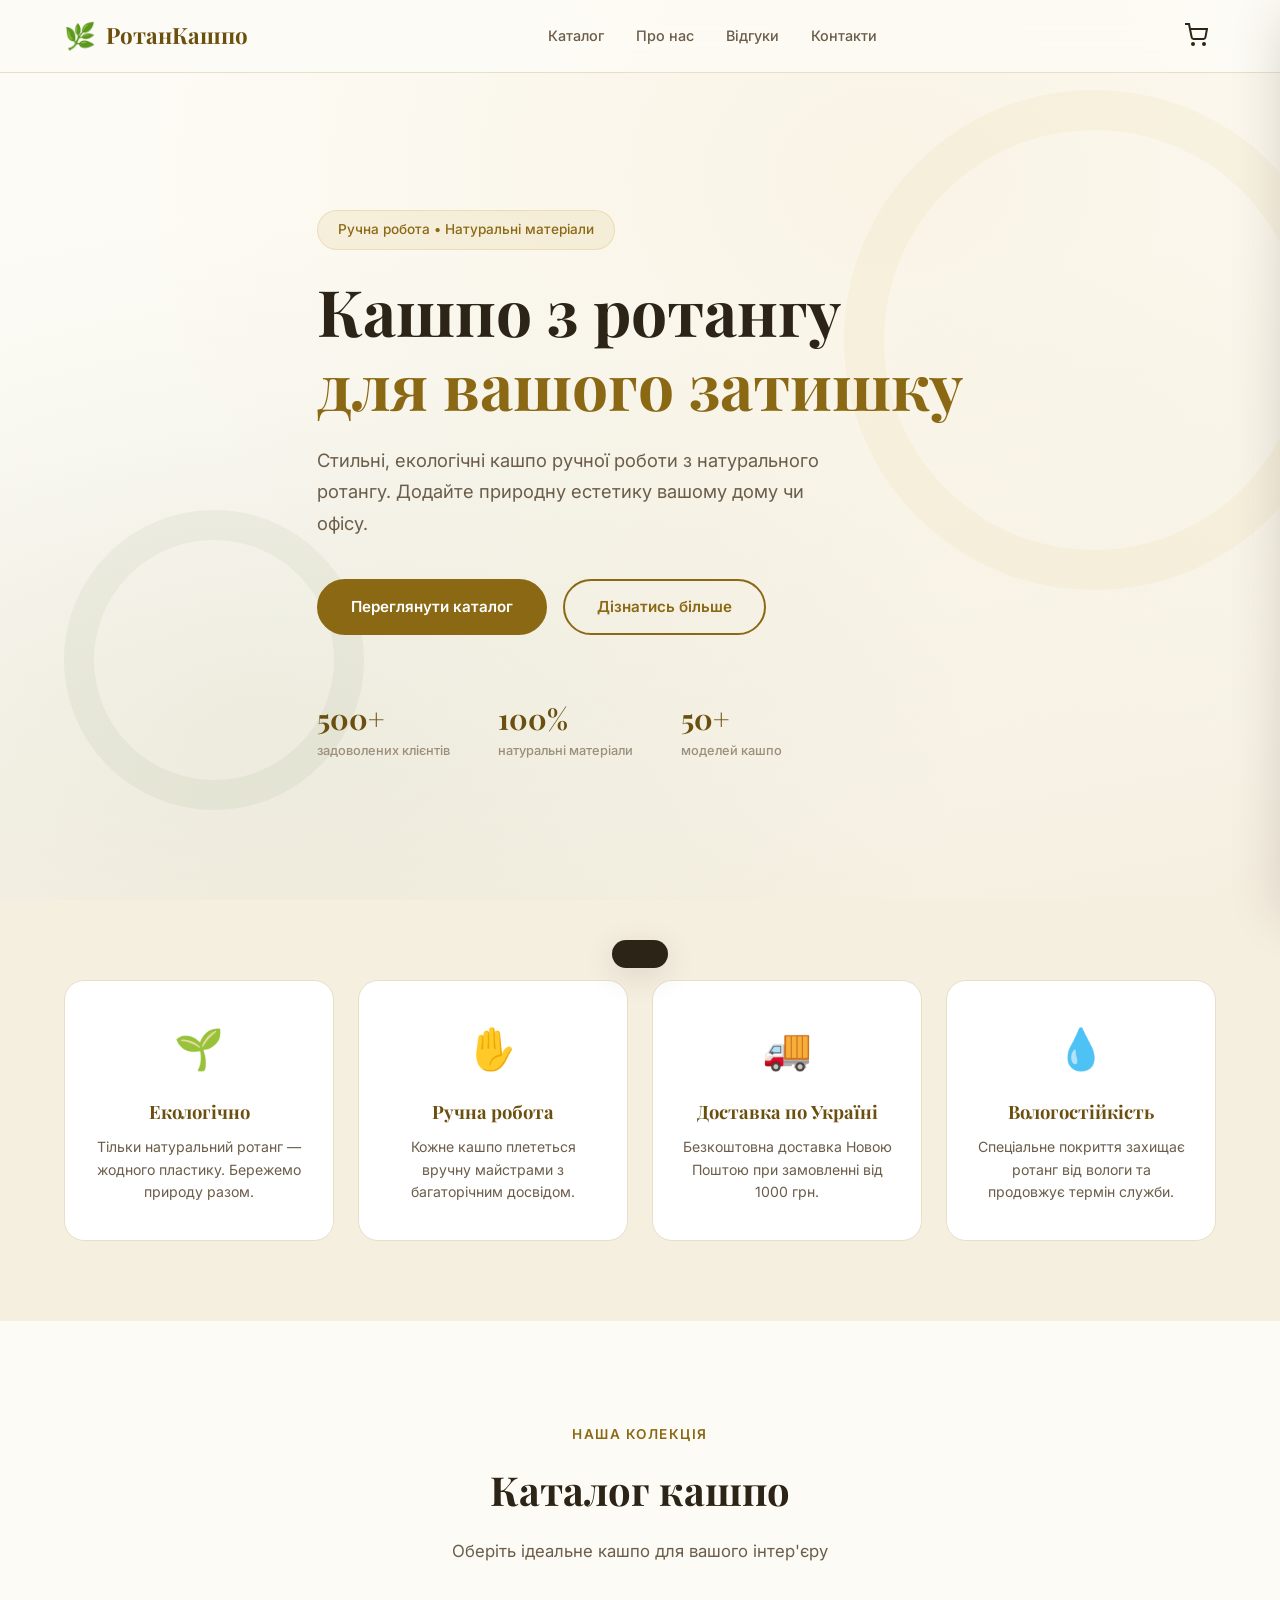
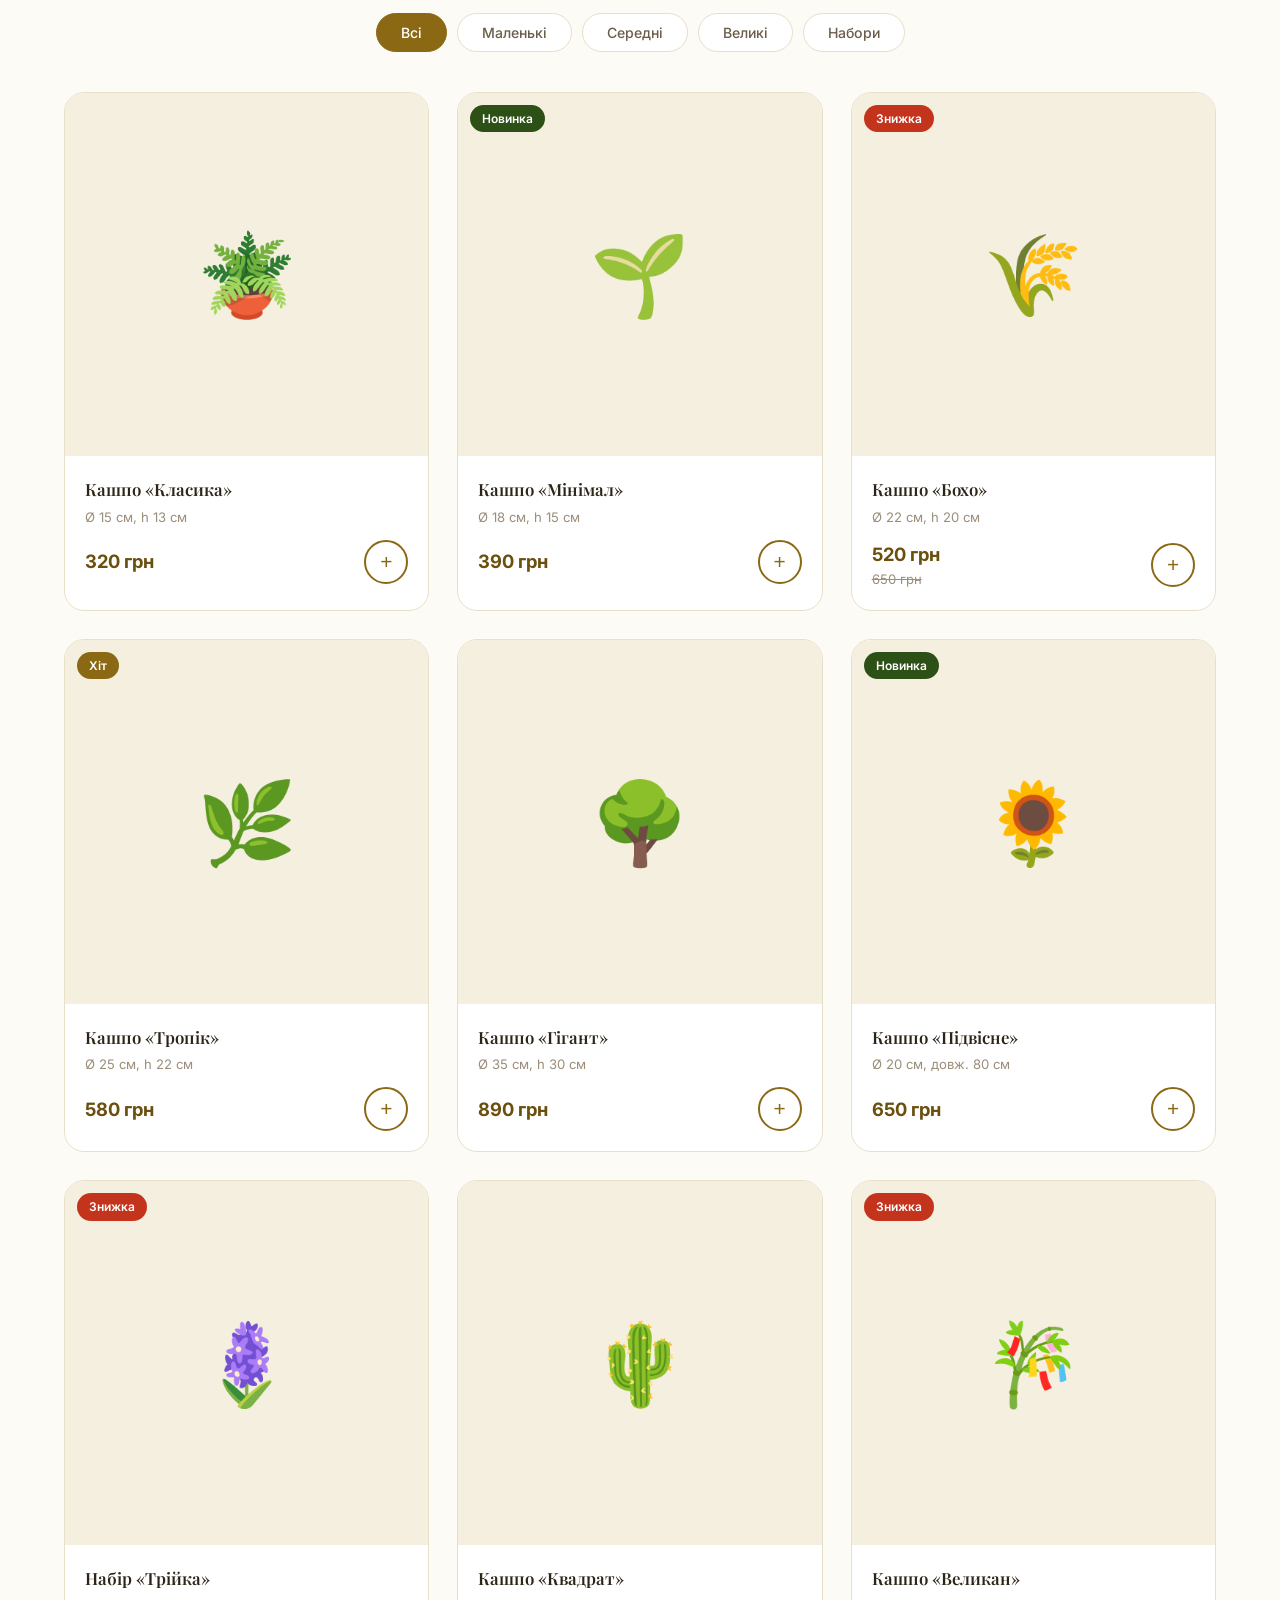
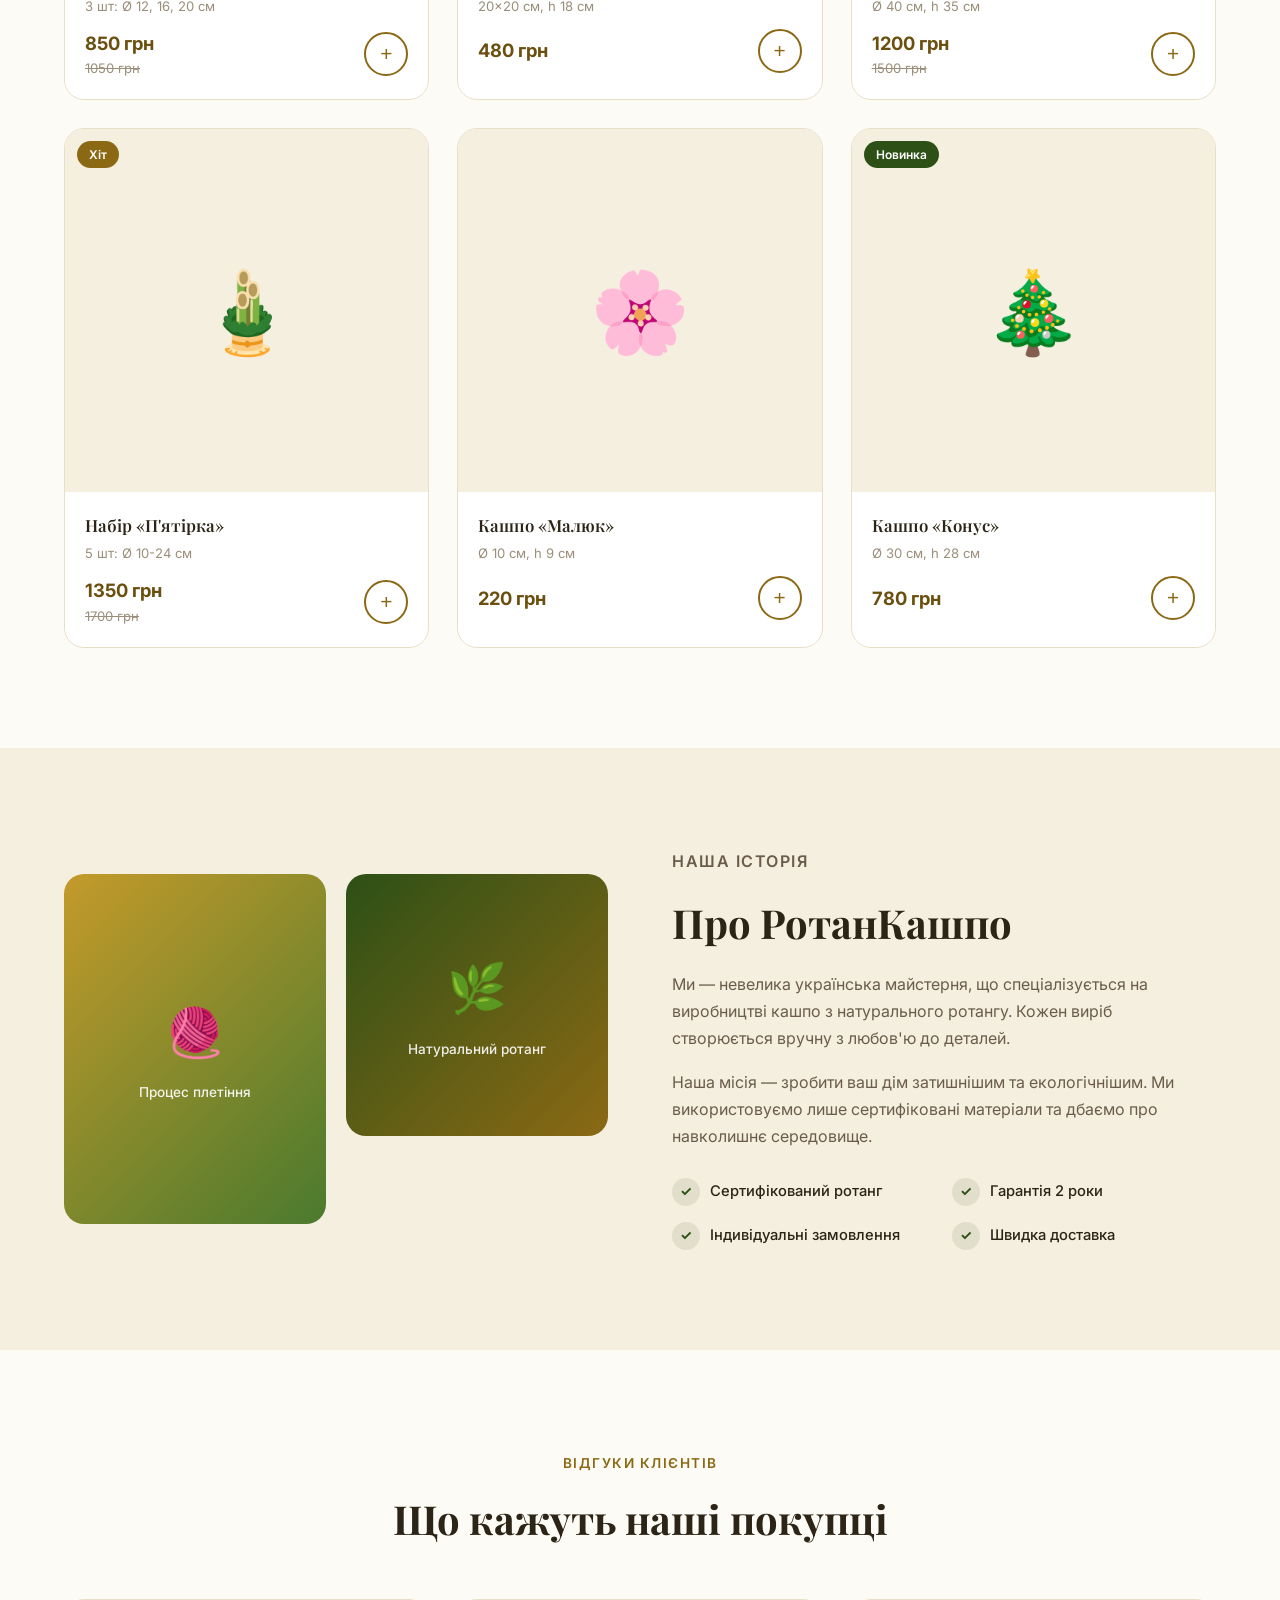
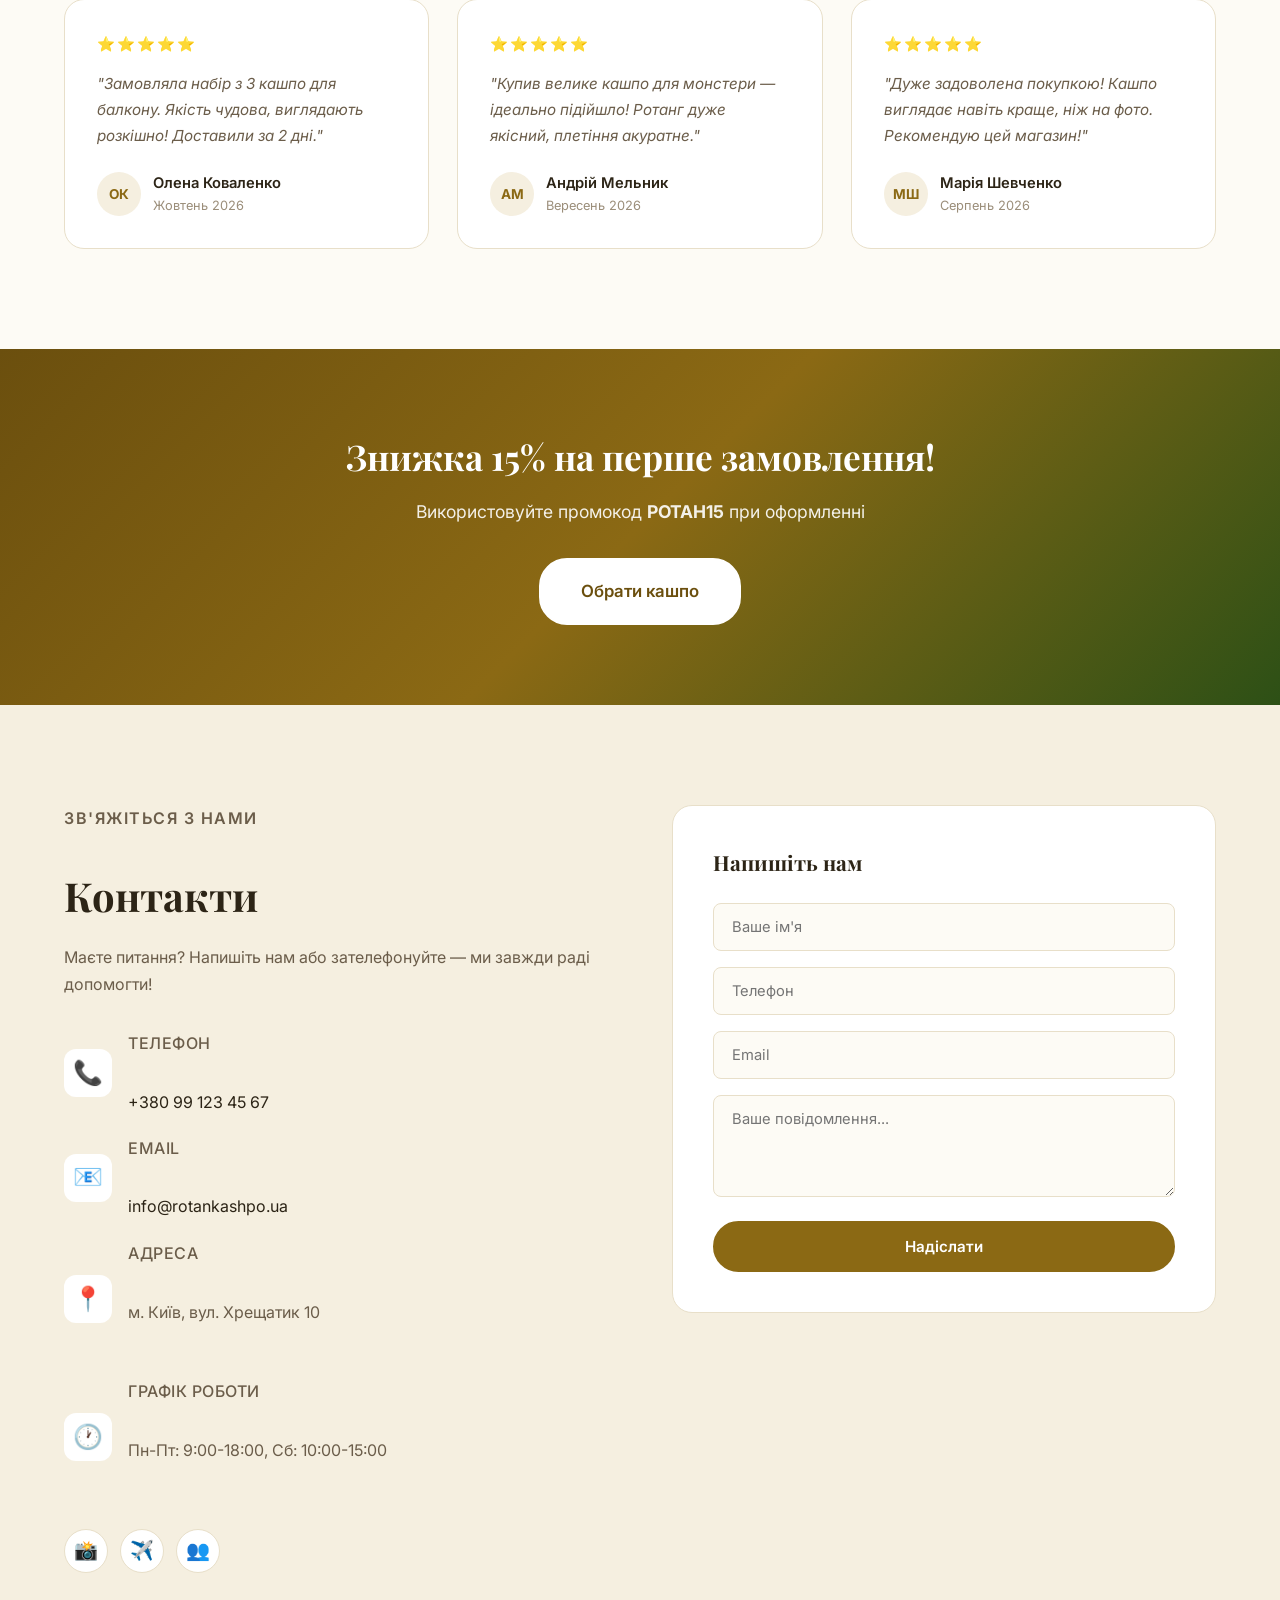
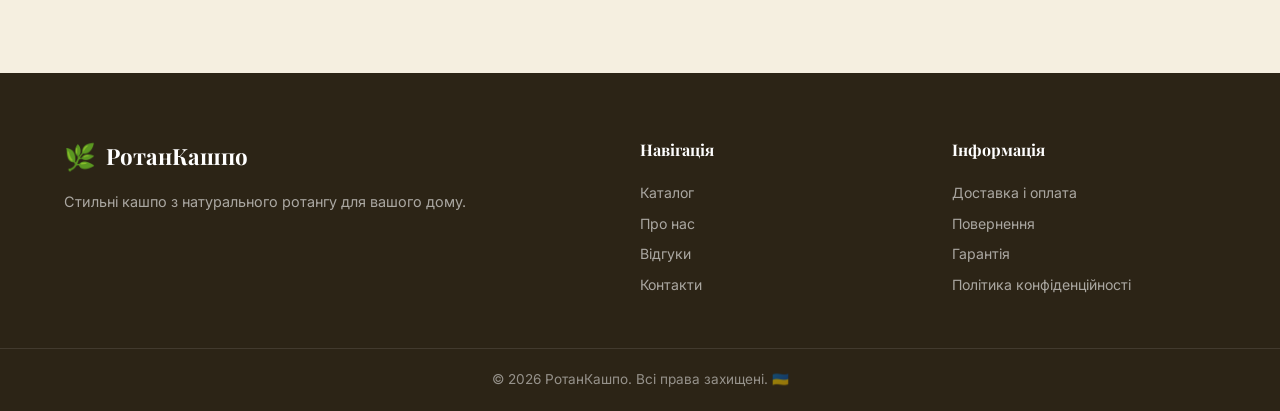
==== index.html @ fa0bb9f3 "Магазин кашпо з ротангу 🌿" ====
<!DOCTYPE html>
<html lang="uk">
<head>
    <meta charset="UTF-8">
    <meta name="viewport" content="width=device-width, initial-scale=1.0">
    <title>РотанКашпо — Магазин кашпо з ротангу</title>
    <link rel="preconnect" href="https://fonts.googleapis.com">
    <link href="https://fonts.googleapis.com/css2?family=Playfair+Display:wght@400;600;700&family=Inter:wght@300;400;500;600&display=swap" rel="stylesheet">
    <link rel="stylesheet" href="style.css">
</head>
<body>

<!-- Header -->
<header class="header" id="header">
    <div class="container header-inner">
        <a href="#" class="logo">
            <span class="logo-icon">🌿</span>
            <span class="logo-text">РотанКашпо</span>
        </a>
        <nav class="nav">
            <a href="#catalog">Каталог</a>
            <a href="#about">Про нас</a>
            <a href="#reviews">Відгуки</a>
            <a href="#contact">Контакти</a>
        </nav>
        <button class="cart-btn" id="cartBtn">
            <svg width="24" height="24" viewBox="0 0 24 24" fill="none" stroke="currentColor" stroke-width="2">
                <circle cx="9" cy="21" r="1"/><circle cx="20" cy="21" r="1"/>
                <path d="M1 1h4l2.68 13.39a2 2 0 0 0 2 1.61h9.72a2 2 0 0 0 2-1.61L23 6H6"/>
            </svg>
            <span class="cart-count" id="cartCount">0</span>
        </button>
        <button class="mobile-menu-btn" id="mobileMenuBtn">
            <span></span><span></span><span></span>
        </button>
    </div>
</header>

<!-- Hero -->
<section class="hero">
    <div class="hero-bg"></div>
    <div class="container hero-content">
        <p class="hero-tag">Ручна робота • Натуральні матеріали</p>
        <h1 class="hero-title">Кашпо з ротангу<br><span>для вашого затишку</span></h1>
        <p class="hero-desc">Стильні, екологічні кашпо ручної роботи з натурального ротангу. Додайте природну естетику вашому дому чи офісу.</p>
        <div class="hero-actions">
            <a href="#catalog" class="btn btn-primary">Переглянути каталог</a>
            <a href="#about" class="btn btn-outline">Дізнатись більше</a>
        </div>
        <div class="hero-stats">
            <div class="stat">
                <span class="stat-num">500+</span>
                <span class="stat-label">задоволених клієнтів</span>
            </div>
            <div class="stat">
                <span class="stat-num">100%</span>
                <span class="stat-label">натуральні матеріали</span>
            </div>
            <div class="stat">
                <span class="stat-num">50+</span>
                <span class="stat-label">моделей кашпо</span>
            </div>
        </div>
    </div>
</section>

<!-- Features -->
<section class="features">
    <div class="container">
        <div class="features-grid">
            <div class="feature-card">
                <div class="feature-icon">🌱</div>
                <h3>Екологічно</h3>
                <p>Тільки натуральний ротанг — жодного пластику. Бережемо природу разом.</p>
            </div>
            <div class="feature-card">
                <div class="feature-icon">✋</div>
                <h3>Ручна робота</h3>
                <p>Кожне кашпо плететься вручну майстрами з багаторічним досвідом.</p>
            </div>
            <div class="feature-card">
                <div class="feature-icon">🚚</div>
                <h3>Доставка по Україні</h3>
                <p>Безкоштовна доставка Новою Поштою при замовленні від 1000 грн.</p>
            </div>
            <div class="feature-card">
                <div class="feature-icon">💧</div>
                <h3>Вологостійкість</h3>
                <p>Спеціальне покриття захищає ротанг від вологи та продовжує термін служби.</p>
            </div>
        </div>
    </div>
</section>

<!-- Catalog -->
<section class="catalog" id="catalog">
    <div class="container">
        <div class="section-header">
            <p class="section-tag">Наша колекція</p>
            <h2 class="section-title">Каталог кашпо</h2>
            <p class="section-desc">Оберіть ідеальне кашпо для вашого інтер'єру</p>
        </div>

        <div class="catalog-filters">
            <button class="filter-btn active" data-filter="all">Всі</button>
            <button class="filter-btn" data-filter="small">Маленькі</button>
            <button class="filter-btn" data-filter="medium">Середні</button>
            <button class="filter-btn" data-filter="large">Великі</button>
            <button class="filter-btn" data-filter="set">Набори</button>
        </div>

        <div class="products-grid" id="productsGrid">
            <!-- Products will be inserted by JS -->
        </div>
    </div>
</section>

<!-- About -->
<section class="about" id="about">
    <div class="container about-grid">
        <div class="about-images">
            <div class="about-img about-img-1">
                <div class="about-img-placeholder">
                    <span>🧶</span>
                    <p>Процес плетіння</p>
                </div>
            </div>
            <div class="about-img about-img-2">
                <div class="about-img-placeholder">
                    <span>🌿</span>
                    <p>Натуральний ротанг</p>
                </div>
            </div>
        </div>
        <div class="about-content">
            <p class="section-tag">Наша історія</p>
            <h2 class="section-title">Про РотанКашпо</h2>
            <p>Ми — невелика українська майстерня, що спеціалізується на виробництві кашпо з натурального ротангу. Кожен виріб створюється вручну з любов'ю до деталей.</p>
            <p>Наша місія — зробити ваш дім затишнішим та екологічнішим. Ми використовуємо лише сертифіковані матеріали та дбаємо про навколишнє середовище.</p>
            <div class="about-highlights">
                <div class="highlight">
                    <span class="highlight-icon">✓</span>
                    <span>Сертифікований ротанг</span>
                </div>
                <div class="highlight">
                    <span class="highlight-icon">✓</span>
                    <span>Гарантія 2 роки</span>
                </div>
                <div class="highlight">
                    <span class="highlight-icon">✓</span>
                    <span>Індивідуальні замовлення</span>
                </div>
                <div class="highlight">
                    <span class="highlight-icon">✓</span>
                    <span>Швидка доставка</span>
                </div>
            </div>
        </div>
    </div>
</section>

<!-- Reviews -->
<section class="reviews" id="reviews">
    <div class="container">
        <div class="section-header">
            <p class="section-tag">Відгуки клієнтів</p>
            <h2 class="section-title">Що кажуть наші покупці</h2>
        </div>
        <div class="reviews-grid">
            <div class="review-card">
                <div class="review-stars">⭐⭐⭐⭐⭐</div>
                <p class="review-text">"Замовляла набір з 3 кашпо для балкону. Якість чудова, виглядають розкішно! Доставили за 2 дні."</p>
                <div class="review-author">
                    <div class="review-avatar">ОК</div>
                    <div>
                        <p class="review-name">Олена Коваленко</p>
                        <p class="review-date">Жовтень 2026</p>
                    </div>
                </div>
            </div>
            <div class="review-card">
                <div class="review-stars">⭐⭐⭐⭐⭐</div>
                <p class="review-text">"Купив велике кашпо для монстери — ідеально підійшло! Ротанг дуже якісний, плетіння акуратне."</p>
                <div class="review-author">
                    <div class="review-avatar">АМ</div>
                    <div>
                        <p class="review-name">Андрій Мельник</p>
                        <p class="review-date">Вересень 2026</p>
                    </div>
                </div>
            </div>
            <div class="review-card">
                <div class="review-stars">⭐⭐⭐⭐⭐</div>
                <p class="review-text">"Дуже задоволена покупкою! Кашпо виглядає навіть краще, ніж на фото. Рекомендую цей магазин!"</p>
                <div class="review-author">
                    <div class="review-avatar">МШ</div>
                    <div>
                        <p class="review-name">Марія Шевченко</p>
                        <p class="review-date">Серпень 2026</p>
                    </div>
                </div>
            </div>
        </div>
    </div>
</section>

<!-- CTA Banner -->
<section class="cta">
    <div class="container cta-inner">
        <h2>Знижка 15% на перше замовлення!</h2>
        <p>Використовуйте промокод <strong>РОТАН15</strong> при оформленні</p>
        <a href="#catalog" class="btn btn-primary btn-lg">Обрати кашпо</a>
    </div>
</section>

<!-- Contact -->
<section class="contact" id="contact">
    <div class="container contact-grid">
        <div class="contact-info">
            <p class="section-tag">Зв'яжіться з нами</p>
            <h2 class="section-title">Контакти</h2>
            <p>Маєте питання? Напишіть нам або зателефонуйте — ми завжди раді допомогти!</p>
            <div class="contact-details">
                <div class="contact-item">
                    <span class="contact-icon">📞</span>
                    <div>
                        <p class="contact-label">Телефон</p>
                        <a href="tel:+380991234567">+380 99 123 45 67</a>
                    </div>
                </div>
                <div class="contact-item">
                    <span class="contact-icon">📧</span>
                    <div>
                        <p class="contact-label">Email</p>
                        <a href="mailto:info@rotankashpo.ua">info@rotankashpo.ua</a>
                    </div>
                </div>
                <div class="contact-item">
                    <span class="contact-icon">📍</span>
                    <div>
                        <p class="contact-label">Адреса</p>
                        <p>м. Київ, вул. Хрещатик 10</p>
                    </div>
                </div>
                <div class="contact-item">
                    <span class="contact-icon">🕐</span>
                    <div>
                        <p class="contact-label">Графік роботи</p>
                        <p>Пн-Пт: 9:00-18:00, Сб: 10:00-15:00</p>
                    </div>
                </div>
            </div>
            <div class="social-links">
                <a href="#" class="social-link" title="Instagram">📸</a>
                <a href="#" class="social-link" title="Telegram">✈️</a>
                <a href="#" class="social-link" title="Facebook">👥</a>
            </div>
        </div>
        <div class="contact-form-wrap">
            <form class="contact-form" id="contactForm">
                <h3>Напишіть нам</h3>
                <div class="form-group">
                    <input type="text" placeholder="Ваше ім'я" required>
                </div>
                <div class="form-group">
                    <input type="tel" placeholder="Телефон" required>
                </div>
                <div class="form-group">
                    <input type="email" placeholder="Email">
                </div>
                <div class="form-group">
                    <textarea rows="4" placeholder="Ваше повідомлення..." required></textarea>
                </div>
                <button type="submit" class="btn btn-primary btn-full">Надіслати</button>
            </form>
        </div>
    </div>
</section>

<!-- Footer -->
<footer class="footer">
    <div class="container footer-inner">
        <div class="footer-brand">
            <a href="#" class="logo">
                <span class="logo-icon">🌿</span>
                <span class="logo-text">РотанКашпо</span>
            </a>
            <p>Стильні кашпо з натурального ротангу для вашого дому.</p>
        </div>
        <div class="footer-links">
            <h4>Навігація</h4>
            <a href="#catalog">Каталог</a>
            <a href="#about">Про нас</a>
            <a href="#reviews">Відгуки</a>
            <a href="#contact">Контакти</a>
        </div>
        <div class="footer-links">
            <h4>Інформація</h4>
            <a href="#">Доставка і оплата</a>
            <a href="#">Повернення</a>
            <a href="#">Гарантія</a>
            <a href="#">Політика конфіденційності</a>
        </div>
    </div>
    <div class="footer-bottom">
        <div class="container">
            <p>© 2026 РотанКашпо. Всі права захищені. 🇺🇦</p>
        </div>
    </div>
</footer>

<!-- Cart Sidebar -->
<div class="cart-overlay" id="cartOverlay"></div>
<div class="cart-sidebar" id="cartSidebar">
    <div class="cart-header">
        <h3>🛒 Кошик</h3>
        <button class="cart-close" id="cartClose">✕</button>
    </div>
    <div class="cart-items" id="cartItems">
        <p class="cart-empty">Кошик порожній</p>
    </div>
    <div class="cart-footer" id="cartFooter" style="display:none;">
        <div class="cart-total">
            <span>Разом:</span>
            <span id="cartTotal">0 грн</span>
        </div>
        <button class="btn btn-primary btn-full" id="checkoutBtn">Оформити замовлення</button>
    </div>
</div>

<!-- Order Modal -->
<div class="modal-overlay" id="orderModal">
    <div class="modal">
        <button class="modal-close" id="modalClose">✕</button>
        <h3>📦 Оформлення замовлення</h3>
        <form id="orderForm">
            <div class="form-group">
                <input type="text" placeholder="Ваше ім'я *" required>
            </div>
            <div class="form-group">
                <input type="tel" placeholder="Телефон *" required>
            </div>
            <div class="form-group">
                <input type="text" placeholder="Місто *" required>
            </div>
            <div class="form-group">
                <input type="text" placeholder="Відділення Нової Пошти *" required>
            </div>
            <div class="form-group">
                <textarea rows="3" placeholder="Коментар до замовлення"></textarea>
            </div>
            <div class="order-summary">
                <p>До сплати: <strong id="orderTotal">0 грн</strong></p>
            </div>
            <button type="submit" class="btn btn-primary btn-full">Підтвердити замовлення</button>
        </form>
    </div>
</div>

<!-- Toast -->
<div class="toast" id="toast"></div>

<script src="script.js"></script>
</body>
</html>
---- style.css ----
/* ===== CSS Reset & Base ===== */
*, *::before, *::after {
    margin: 0;
    padding: 0;
    box-sizing: border-box;
}

:root {
    --color-primary: #8B6914;
    --color-primary-light: #C49A2A;
    --color-primary-dark: #6B4F0E;
    --color-accent: #2D5016;
    --color-accent-light: #4A7A2E;
    --color-bg: #FDFBF5;
    --color-bg-warm: #F5EFE0;
    --color-bg-card: #FFFFFF;
    --color-text: #2C2416;
    --color-text-light: #6B5D4A;
    --color-text-muted: #9B8E7A;
    --color-border: #E8DFC9;
    --color-success: #2D8B3A;
    --color-error: #C4341D;
    --font-display: 'Playfair Display', Georgia, serif;
    --font-body: 'Inter', -apple-system, sans-serif;
    --shadow-sm: 0 1px 3px rgba(44,36,22,0.06);
    --shadow-md: 0 4px 16px rgba(44,36,22,0.08);
    --shadow-lg: 0 8px 32px rgba(44,36,22,0.12);
    --shadow-xl: 0 16px 48px rgba(44,36,22,0.16);
    --radius-sm: 8px;
    --radius-md: 12px;
    --radius-lg: 20px;
    --radius-xl: 28px;
    --transition: 0.3s cubic-bezier(0.4, 0, 0.2, 1);
}

html {
    scroll-behavior: smooth;
    font-size: 16px;
}

body {
    font-family: var(--font-body);
    color: var(--color-text);
    background: var(--color-bg);
    line-height: 1.6;
    -webkit-font-smoothing: antialiased;
}

.container {
    max-width: 1200px;
    margin: 0 auto;
    padding: 0 24px;
}

a {
    text-decoration: none;
    color: inherit;
    transition: color var(--transition);
}

img {
    max-width: 100%;
    display: block;
}

/* ===== Buttons ===== */
.btn {
    display: inline-flex;
    align-items: center;
    justify-content: center;
    gap: 8px;
    padding: 14px 32px;
    border: 2px solid transparent;
    border-radius: var(--radius-xl);
    font-family: var(--font-body);
    font-size: 0.95rem;
    font-weight: 600;
    cursor: pointer;
    transition: all var(--transition);
    white-space: nowrap;
}

.btn-primary {
    background: var(--color-primary);
    color: #fff;
    border-color: var(--color-primary);
}

.btn-primary:hover {
    background: var(--color-primary-dark);
    border-color: var(--color-primary-dark);
    transform: translateY(-2px);
    box-shadow: var(--shadow-md);
}

.btn-outline {
    background: transparent;
    color: var(--color-primary);
    border-color: var(--color-primary);
}

.btn-outline:hover {
    background: var(--color-primary);
    color: #fff;
    transform: translateY(-2px);
}

.btn-full {
    width: 100%;
}

.btn-lg {
    padding: 18px 40px;
    font-size: 1.05rem;
}

/* ===== Header ===== */
.header {
    position: fixed;
    top: 0;
    left: 0;
    right: 0;
    z-index: 1000;
    background: rgba(253, 251, 245, 0.9);
    backdrop-filter: blur(20px);
    border-bottom: 1px solid var(--color-border);
    transition: all var(--transition);
}

.header.scrolled {
    box-shadow: var(--shadow-sm);
}

.header-inner {
    display: flex;
    align-items: center;
    justify-content: space-between;
    height: 72px;
}

.logo {
    display: flex;
    align-items: center;
    gap: 10px;
}

.logo-icon {
    font-size: 1.6rem;
}

.logo-text {
    font-family: var(--font-display);
    font-size: 1.4rem;
    font-weight: 700;
    color: var(--color-primary-dark);
}

.nav {
    display: flex;
    gap: 32px;
}

.nav a {
    font-size: 0.9rem;
    font-weight: 500;
    color: var(--color-text-light);
    position: relative;
    padding: 4px 0;
}

.nav a::after {
    content: '';
    position: absolute;
    bottom: -2px;
    left: 0;
    width: 0;
    height: 2px;
    background: var(--color-primary);
    transition: width var(--transition);
}

.nav a:hover {
    color: var(--color-primary);
}

.nav a:hover::after {
    width: 100%;
}

.cart-btn {
    position: relative;
    background: none;
    border: none;
    cursor: pointer;
    color: var(--color-text);
    padding: 8px;
    border-radius: 50%;
    transition: all var(--transition);
}

.cart-btn:hover {
    background: var(--color-bg-warm);
    color: var(--color-primary);
}

.cart-count {
    position: absolute;
    top: 0;
    right: 0;
    background: var(--color-primary);
    color: #fff;
    font-size: 0.65rem;
    font-weight: 700;
    width: 18px;
    height: 18px;
    border-radius: 50%;
    display: flex;
    align-items: center;
    justify-content: center;
    opacity: 0;
    transform: scale(0);
    transition: all var(--transition);
}

.cart-count.visible {
    opacity: 1;
    transform: scale(1);
}

.mobile-menu-btn {
    display: none;
    flex-direction: column;
    gap: 5px;
    background: none;
    border: none;
    cursor: pointer;
    padding: 8px;
}

.mobile-menu-btn span {
    display: block;
    width: 24px;
    height: 2px;
    background: var(--color-text);
    transition: all var(--transition);
}

/* ===== Hero ===== */
.hero {
    position: relative;
    min-height: 100vh;
    display: flex;
    align-items: center;
    overflow: hidden;
    padding-top: 72px;
}

.hero-bg {
    position: absolute;
    inset: 0;
    background: 
        radial-gradient(ellipse at 70% 20%, rgba(196, 154, 42, 0.08) 0%, transparent 60%),
        radial-gradient(ellipse at 20% 80%, rgba(45, 80, 22, 0.06) 0%, transparent 50%),
        linear-gradient(170deg, var(--color-bg) 40%, var(--color-bg-warm) 100%);
}

.hero-bg::before {
    content: '';
    position: absolute;
    top: 10%;
    right: -5%;
    width: 500px;
    height: 500px;
    border-radius: 50%;
    border: 40px solid rgba(196, 154, 42, 0.06);
    animation: float 20s ease-in-out infinite;
}

.hero-bg::after {
    content: '';
    position: absolute;
    bottom: 10%;
    left: 5%;
    width: 300px;
    height: 300px;
    border-radius: 50%;
    border: 30px solid rgba(45, 80, 22, 0.05);
    animation: float 15s ease-in-out infinite reverse;
}

@keyframes float {
    0%, 100% { transform: translate(0, 0) rotate(0deg); }
    33% { transform: translate(20px, -30px) rotate(5deg); }
    66% { transform: translate(-15px, 20px) rotate(-3deg); }
}

.hero-content {
    position: relative;
    z-index: 1;
    max-width: 700px;
    padding: 80px 0;
}

.hero-tag {
    display: inline-flex;
    align-items: center;
    gap: 8px;
    padding: 8px 20px;
    background: rgba(196, 154, 42, 0.1);
    border: 1px solid rgba(196, 154, 42, 0.2);
    border-radius: var(--radius-xl);
    font-size: 0.85rem;
    font-weight: 500;
    color: var(--color-primary);
    margin-bottom: 24px;
    animation: fadeInUp 0.8s ease;
}

.hero-title {
    font-family: var(--font-display);
    font-size: clamp(2.5rem, 6vw, 4rem);
    font-weight: 700;
    line-height: 1.15;
    color: var(--color-text);
    margin-bottom: 24px;
    animation: fadeInUp 0.8s ease 0.1s both;
}

.hero-title span {
    color: var(--color-primary);
}

.hero-desc {
    font-size: 1.15rem;
    color: var(--color-text-light);
    line-height: 1.7;
    margin-bottom: 40px;
    max-width: 520px;
    animation: fadeInUp 0.8s ease 0.2s both;
}

.hero-actions {
    display: flex;
    gap: 16px;
    flex-wrap: wrap;
    margin-bottom: 60px;
    animation: fadeInUp 0.8s ease 0.3s both;
}

.hero-stats {
    display: flex;
    gap: 48px;
    animation: fadeInUp 0.8s ease 0.4s both;
}

.stat {
    display: flex;
    flex-direction: column;
}

.stat-num {
    font-family: var(--font-display);
    font-size: 1.8rem;
    font-weight: 700;
    color: var(--color-primary-dark);
}

.stat-label {
    font-size: 0.8rem;
    color: var(--color-text-muted);
    font-weight: 500;
}

@keyframes fadeInUp {
    from {
        opacity: 0;
        transform: translateY(24px);
    }
    to {
        opacity: 1;
        transform: translateY(0);
    }
}

/* ===== Features ===== */
.features {
    padding: 80px 0;
    background: var(--color-bg-warm);
}

.features-grid {
    display: grid;
    grid-template-columns: repeat(4, 1fr);
    gap: 24px;
}

.feature-card {
    background: var(--color-bg-card);
    border-radius: var(--radius-lg);
    padding: 36px 28px;
    text-align: center;
    transition: all var(--transition);
    border: 1px solid var(--color-border);
}

.feature-card:hover {
    transform: translateY(-4px);
    box-shadow: var(--shadow-lg);
}

.feature-icon {
    font-size: 2.5rem;
    margin-bottom: 16px;
}

.feature-card h3 {
    font-family: var(--font-display);
    font-size: 1.15rem;
    margin-bottom: 10px;
    color: var(--color-primary-dark);
}

.feature-card p {
    font-size: 0.88rem;
    color: var(--color-text-light);
    line-height: 1.6;
}

/* ===== Section Common ===== */
.section-header {
    text-align: center;
    max-width: 560px;
    margin: 0 auto 48px;
}

.section-tag {
    display: inline-block;
    font-size: 0.85rem;
    font-weight: 600;
    color: var(--color-primary);
    text-transform: uppercase;
    letter-spacing: 1.5px;
    margin-bottom: 12px;
}

.section-title {
    font-family: var(--font-display);
    font-size: clamp(1.8rem, 4vw, 2.5rem);
    font-weight: 700;
    color: var(--color-text);
    margin-bottom: 16px;
}

.section-desc {
    font-size: 1.05rem;
    color: var(--color-text-light);
}

/* ===== Catalog ===== */
.catalog {
    padding: 100px 0;
}

.catalog-filters {
    display: flex;
    justify-content: center;
    gap: 10px;
    margin-bottom: 40px;
    flex-wrap: wrap;
}

.filter-btn {
    padding: 10px 24px;
    border: 1px solid var(--color-border);
    border-radius: var(--radius-xl);
    background: var(--color-bg-card);
    font-family: var(--font-body);
    font-size: 0.88rem;
    font-weight: 500;
    color: var(--color-text-light);
    cursor: pointer;
    transition: all var(--transition);
}

.filter-btn:hover {
    border-color: var(--color-primary);
    color: var(--color-primary);
}

.filter-btn.active {
    background: var(--color-primary);
    border-color: var(--color-primary);
    color: #fff;
}

.products-grid {
    display: grid;
    grid-template-columns: repeat(auto-fill, minmax(270px, 1fr));
    gap: 28px;
}

.product-card {
    background: var(--color-bg-card);
    border-radius: var(--radius-lg);
    overflow: hidden;
    border: 1px solid var(--color-border);
    transition: all var(--transition);
    animation: fadeInUp 0.5s ease both;
}

.product-card:hover {
    transform: translateY(-6px);
    box-shadow: var(--shadow-lg);
}

.product-image {
    position: relative;
    aspect-ratio: 1;
    background: var(--color-bg-warm);
    display: flex;
    align-items: center;
    justify-content: center;
    overflow: hidden;
}

.product-image .product-emoji {
    font-size: 5rem;
    transition: transform var(--transition);
}

.product-card:hover .product-emoji {
    transform: scale(1.1) rotate(5deg);
}

.product-badge {
    position: absolute;
    top: 12px;
    left: 12px;
    padding: 4px 12px;
    border-radius: var(--radius-xl);
    font-size: 0.75rem;
    font-weight: 600;
}

.badge-new {
    background: var(--color-accent);
    color: #fff;
}

.badge-sale {
    background: var(--color-error);
    color: #fff;
}

.badge-hit {
    background: var(--color-primary);
    color: #fff;
}

.product-info {
    padding: 20px;
}

.product-name {
    font-family: var(--font-display);
    font-size: 1.05rem;
    font-weight: 600;
    margin-bottom: 4px;
}

.product-size {
    font-size: 0.82rem;
    color: var(--color-text-muted);
    margin-bottom: 12px;
}

.product-bottom {
    display: flex;
    align-items: center;
    justify-content: space-between;
}

.product-price {
    display: flex;
    flex-direction: column;
}

.price-current {
    font-size: 1.15rem;
    font-weight: 700;
    color: var(--color-primary-dark);
}

.price-old {
    font-size: 0.82rem;
    color: var(--color-text-muted);
    text-decoration: line-through;
}

.add-to-cart-btn {
    width: 44px;
    height: 44px;
    border-radius: 50%;
    border: 2px solid var(--color-primary);
    background: transparent;
    color: var(--color-primary);
    font-size: 1.3rem;
    cursor: pointer;
    transition: all var(--transition);
    display: flex;
    align-items: center;
    justify-content: center;
}

.add-to-cart-btn:hover {
    background: var(--color-primary);
    color: #fff;
    transform: scale(1.1);
}

.add-to-cart-btn.added {
    background: var(--color-success);
    border-color: var(--color-success);
    color: #fff;
}

/* ===== About ===== */
.about {
    padding: 100px 0;
    background: var(--color-bg-warm);
}

.about-grid {
    display: grid;
    grid-template-columns: 1fr 1fr;
    gap: 64px;
    align-items: center;
}

.about-images {
    display: grid;
    grid-template-columns: 1fr 1fr;
    gap: 20px;
}

.about-img {
    border-radius: var(--radius-lg);
    overflow: hidden;
}

.about-img-1 {
    grid-row: span 2;
}

.about-img-placeholder {
    background: linear-gradient(135deg, var(--color-primary-light), var(--color-accent-light));
    aspect-ratio: 3/4;
    display: flex;
    flex-direction: column;
    align-items: center;
    justify-content: center;
    color: #fff;
    text-align: center;
    padding: 20px;
}

.about-img-placeholder span {
    font-size: 3rem;
    margin-bottom: 12px;
}

.about-img-placeholder p {
    font-size: 0.85rem;
    font-weight: 500;
    opacity: 0.9;
}

.about-img-2 .about-img-placeholder {
    aspect-ratio: 1;
    background: linear-gradient(135deg, var(--color-accent), var(--color-primary));
}

.about-content p {
    font-size: 1rem;
    color: var(--color-text-light);
    line-height: 1.7;
    margin-bottom: 16px;
}

.about-highlights {
    display: grid;
    grid-template-columns: 1fr 1fr;
    gap: 16px;
    margin-top: 28px;
}

.highlight {
    display: flex;
    align-items: center;
    gap: 10px;
    font-size: 0.92rem;
    font-weight: 500;
}

.highlight-icon {
    width: 28px;
    height: 28px;
    border-radius: 50%;
    background: rgba(45, 80, 22, 0.1);
    color: var(--color-accent);
    display: flex;
    align-items: center;
    justify-content: center;
    font-size: 0.85rem;
    font-weight: 700;
    flex-shrink: 0;
}

/* ===== Reviews ===== */
.reviews {
    padding: 100px 0;
}

.reviews-grid {
    display: grid;
    grid-template-columns: repeat(3, 1fr);
    gap: 28px;
}

.review-card {
    background: var(--color-bg-card);
    border: 1px solid var(--color-border);
    border-radius: var(--radius-lg);
    padding: 32px;
    transition: all var(--transition);
}

.review-card:hover {
    box-shadow: var(--shadow-md);
    transform: translateY(-2px);
}

.review-stars {
    margin-bottom: 16px;
    font-size: 0.9rem;
    letter-spacing: 2px;
}

.review-text {
    font-size: 0.95rem;
    color: var(--color-text-light);
    line-height: 1.7;
    margin-bottom: 24px;
    font-style: italic;
}

.review-author {
    display: flex;
    align-items: center;
    gap: 12px;
}

.review-avatar {
    width: 44px;
    height: 44px;
    border-radius: 50%;
    background: var(--color-bg-warm);
    color: var(--color-primary);
    display: flex;
    align-items: center;
    justify-content: center;
    font-weight: 700;
    font-size: 0.85rem;
}

.review-name {
    font-weight: 600;
    font-size: 0.92rem;
}

.review-date {
    font-size: 0.8rem;
    color: var(--color-text-muted);
}

/* ===== CTA ===== */
.cta {
    padding: 80px 0;
    background: linear-gradient(135deg, var(--color-primary-dark), var(--color-primary), var(--color-accent));
}

.cta-inner {
    text-align: center;
    color: #fff;
}

.cta h2 {
    font-family: var(--font-display);
    font-size: clamp(1.6rem, 3.5vw, 2.2rem);
    margin-bottom: 12px;
}

.cta p {
    font-size: 1.1rem;
    opacity: 0.9;
    margin-bottom: 32px;
}

.cta .btn-primary {
    background: #fff;
    color: var(--color-primary-dark);
    border-color: #fff;
}

.cta .btn-primary:hover {
    background: rgba(255,255,255,0.9);
    transform: translateY(-2px);
}

/* ===== Contact ===== */
.contact {
    padding: 100px 0;
    background: var(--color-bg-warm);
}

.contact-grid {
    display: grid;
    grid-template-columns: 1fr 1fr;
    gap: 64px;
    align-items: start;
}

.contact-info p {
    font-size: 1rem;
    color: var(--color-text-light);
    margin-bottom: 32px;
    line-height: 1.7;
}

.contact-details {
    display: flex;
    flex-direction: column;
    gap: 20px;
    margin-bottom: 32px;
}

.contact-item {
    display: flex;
    align-items: center;
    gap: 16px;
}

.contact-icon {
    font-size: 1.5rem;
    width: 48px;
    height: 48px;
    background: var(--color-bg-card);
    border-radius: var(--radius-md);
    display: flex;
    align-items: center;
    justify-content: center;
    flex-shrink: 0;
}

.contact-label {
    font-size: 0.8rem;
    color: var(--color-text-muted);
    font-weight: 500;
    text-transform: uppercase;
    letter-spacing: 0.5px;
}

.contact-item a:hover {
    color: var(--color-primary);
}

.social-links {
    display: flex;
    gap: 12px;
}

.social-link {
    width: 44px;
    height: 44px;
    border-radius: 50%;
    background: var(--color-bg-card);
    border: 1px solid var(--color-border);
    display: flex;
    align-items: center;
    justify-content: center;
    font-size: 1.2rem;
    transition: all var(--transition);
}

.social-link:hover {
    background: var(--color-primary);
    border-color: var(--color-primary);
    transform: translateY(-2px);
}

.contact-form-wrap {
    background: var(--color-bg-card);
    border-radius: var(--radius-lg);
    border: 1px solid var(--color-border);
    padding: 40px;
}

.contact-form h3 {
    font-family: var(--font-display);
    font-size: 1.3rem;
    margin-bottom: 24px;
}

.form-group {
    margin-bottom: 16px;
}

.form-group input,
.form-group textarea {
    width: 100%;
    padding: 14px 18px;
    border: 1px solid var(--color-border);
    border-radius: var(--radius-sm);
    font-family: var(--font-body);
    font-size: 0.92rem;
    color: var(--color-text);
    background: var(--color-bg);
    transition: all var(--transition);
    outline: none;
}

.form-group input:focus,
.form-group textarea:focus {
    border-color: var(--color-primary);
    box-shadow: 0 0 0 3px rgba(139, 105, 20, 0.1);
}

.form-group textarea {
    resize: vertical;
}

/* ===== Footer ===== */
.footer {
    background: var(--color-text);
    color: #fff;
    padding-top: 64px;
}

.footer-inner {
    display: grid;
    grid-template-columns: 2fr 1fr 1fr;
    gap: 48px;
    padding-bottom: 48px;
}

.footer-brand p {
    margin-top: 12px;
    font-size: 0.9rem;
    color: rgba(255,255,255,0.6);
    line-height: 1.6;
}

.footer-brand .logo-text {
    color: #fff;
}

.footer-links h4 {
    font-family: var(--font-display);
    font-size: 1rem;
    margin-bottom: 16px;
}

.footer-links a {
    display: block;
    font-size: 0.88rem;
    color: rgba(255,255,255,0.6);
    padding: 4px 0;
}

.footer-links a:hover {
    color: var(--color-primary-light);
}

.footer-bottom {
    border-top: 1px solid rgba(255,255,255,0.1);
    padding: 20px 0;
}

.footer-bottom p {
    font-size: 0.85rem;
    color: rgba(255,255,255,0.5);
    text-align: center;
}

/* ===== Cart Sidebar ===== */
.cart-overlay {
    position: fixed;
    inset: 0;
    background: rgba(0,0,0,0.4);
    z-index: 2000;
    opacity: 0;
    pointer-events: none;
    transition: opacity var(--transition);
}

.cart-overlay.active {
    opacity: 1;
    pointer-events: all;
}

.cart-sidebar {
    position: fixed;
    top: 0;
    right: 0;
    width: 400px;
    max-width: 90vw;
    height: 100vh;
    background: var(--color-bg-card);
    z-index: 2001;
    display: flex;
    flex-direction: column;
    transform: translateX(100%);
    transition: transform var(--transition);
    box-shadow: var(--shadow-xl);
}

.cart-sidebar.active {
    transform: translateX(0);
}

.cart-header {
    display: flex;
    align-items: center;
    justify-content: space-between;
    padding: 20px 24px;
    border-bottom: 1px solid var(--color-border);
}

.cart-header h3 {
    font-family: var(--font-display);
    font-size: 1.2rem;
}

.cart-close {
    background: none;
    border: none;
    font-size: 1.2rem;
    cursor: pointer;
    color: var(--color-text-muted);
    padding: 8px;
    transition: color var(--transition);
}

.cart-close:hover {
    color: var(--color-text);
}

.cart-items {
    flex: 1;
    overflow-y: auto;
    padding: 16px 24px;
}

.cart-empty {
    text-align: center;
    color: var(--color-text-muted);
    padding: 40px 0;
    font-size: 0.95rem;
}

.cart-item {
    display: flex;
    gap: 16px;
    padding: 16px 0;
    border-bottom: 1px solid var(--color-border);
    animation: fadeInUp 0.3s ease;
}

.cart-item-img {
    width: 64px;
    height: 64px;
    border-radius: var(--radius-sm);
    background: var(--color-bg-warm);
    display: flex;
    align-items: center;
    justify-content: center;
    font-size: 2rem;
    flex-shrink: 0;
}

.cart-item-info {
    flex: 1;
}

.cart-item-name {
    font-weight: 600;
    font-size: 0.9rem;
    margin-bottom: 4px;
}

.cart-item-price {
    font-size: 0.88rem;
    color: var(--color-primary);
    font-weight: 600;
}

.cart-item-qty {
    display: flex;
    align-items: center;
    gap: 8px;
    margin-top: 8px;
}

.qty-btn {
    width: 28px;
    height: 28px;
    border: 1px solid var(--color-border);
    border-radius: 50%;
    background: none;
    cursor: pointer;
    font-size: 0.9rem;
    display: flex;
    align-items: center;
    justify-content: center;
    transition: all var(--transition);
}

.qty-btn:hover {
    background: var(--color-bg-warm);
}

.cart-item-remove {
    background: none;
    border: none;
    color: var(--color-text-muted);
    cursor: pointer;
    font-size: 1rem;
    padding: 4px;
    transition: color var(--transition);
    align-self: flex-start;
}

.cart-item-remove:hover {
    color: var(--color-error);
}

.cart-footer {
    padding: 20px 24px;
    border-top: 1px solid var(--color-border);
}

.cart-total {
    display: flex;
    justify-content: space-between;
    align-items: center;
    font-size: 1.1rem;
    font-weight: 700;
    margin-bottom: 16px;
}

/* ===== Modal ===== */
.modal-overlay {
    position: fixed;
    inset: 0;
    background: rgba(0,0,0,0.5);
    z-index: 3000;
    display: flex;
    align-items: center;
    justify-content: center;
    padding: 24px;
    opacity: 0;
    pointer-events: none;
    transition: opacity var(--transition);
}

.modal-overlay.active {
    opacity: 1;
    pointer-events: all;
}

.modal {
    background: var(--color-bg-card);
    border-radius: var(--radius-lg);
    padding: 40px;
    max-width: 480px;
    width: 100%;
    position: relative;
    transform: translateY(20px) scale(0.95);
    transition: transform var(--transition);
}

.modal-overlay.active .modal {
    transform: translateY(0) scale(1);
}

.modal-close {
    position: absolute;
    top: 16px;
    right: 16px;
    background: none;
    border: none;
    font-size: 1.2rem;
    cursor: pointer;
    color: var(--color-text-muted);
    padding: 8px;
}

.modal h3 {
    font-family: var(--font-display);
    font-size: 1.3rem;
    margin-bottom: 24px;
}

.order-summary {
    background: var(--color-bg-warm);
    border-radius: var(--radius-sm);
    padding: 16px;
    margin-bottom: 20px;
    text-align: center;
    font-size: 1.1rem;
}

/* ===== Toast ===== */
.toast {
    position: fixed;
    bottom: 32px;
    left: 50%;
    transform: translateX(-50%) translateY(100px);
    background: var(--color-text);
    color: #fff;
    padding: 14px 28px;
    border-radius: var(--radius-xl);
    font-size: 0.92rem;
    font-weight: 500;
    z-index: 5000;
    transition: transform 0.4s cubic-bezier(0.4, 0, 0.2, 1);
    box-shadow: var(--shadow-lg);
    white-space: nowrap;
}

.toast.visible {
    transform: translateX(-50%) translateY(0);
}

/* ===== Responsive ===== */
@media (max-width: 1024px) {
    .features-grid {
        grid-template-columns: repeat(2, 1fr);
    }
    .about-grid {
        grid-template-columns: 1fr;
        gap: 40px;
    }
    .reviews-grid {
        grid-template-columns: 1fr;
    }
    .contact-grid {
        grid-template-columns: 1fr;
    }
}

@media (max-width: 768px) {
    .nav {
        display: none;
        position: absolute;
        top: 72px;
        left: 0;
        right: 0;
        background: var(--color-bg-card);
        flex-direction: column;
        padding: 24px;
        gap: 16px;
        border-bottom: 1px solid var(--color-border);
        box-shadow: var(--shadow-md);
    }
    .nav.open {
        display: flex;
    }
    .mobile-menu-btn {
        display: flex;
    }
    .hero-stats {
        flex-direction: column;
        gap: 16px;
    }
    .features-grid {
        grid-template-columns: 1fr;
    }
    .footer-inner {
        grid-template-columns: 1fr;
        gap: 32px;
    }
    .hero-content {
        padding: 40px 0 60px;
    }
    .about-images {
        grid-template-columns: 1fr 1fr;
    }
}

@media (max-width: 480px) {
    .hero-actions {
        flex-direction: column;
    }
    .btn {
        width: 100%;
        text-align: center;
    }
    .about-highlights {
        grid-template-columns: 1fr;
    }
    .products-grid {
        grid-template-columns: 1fr;
    }
}
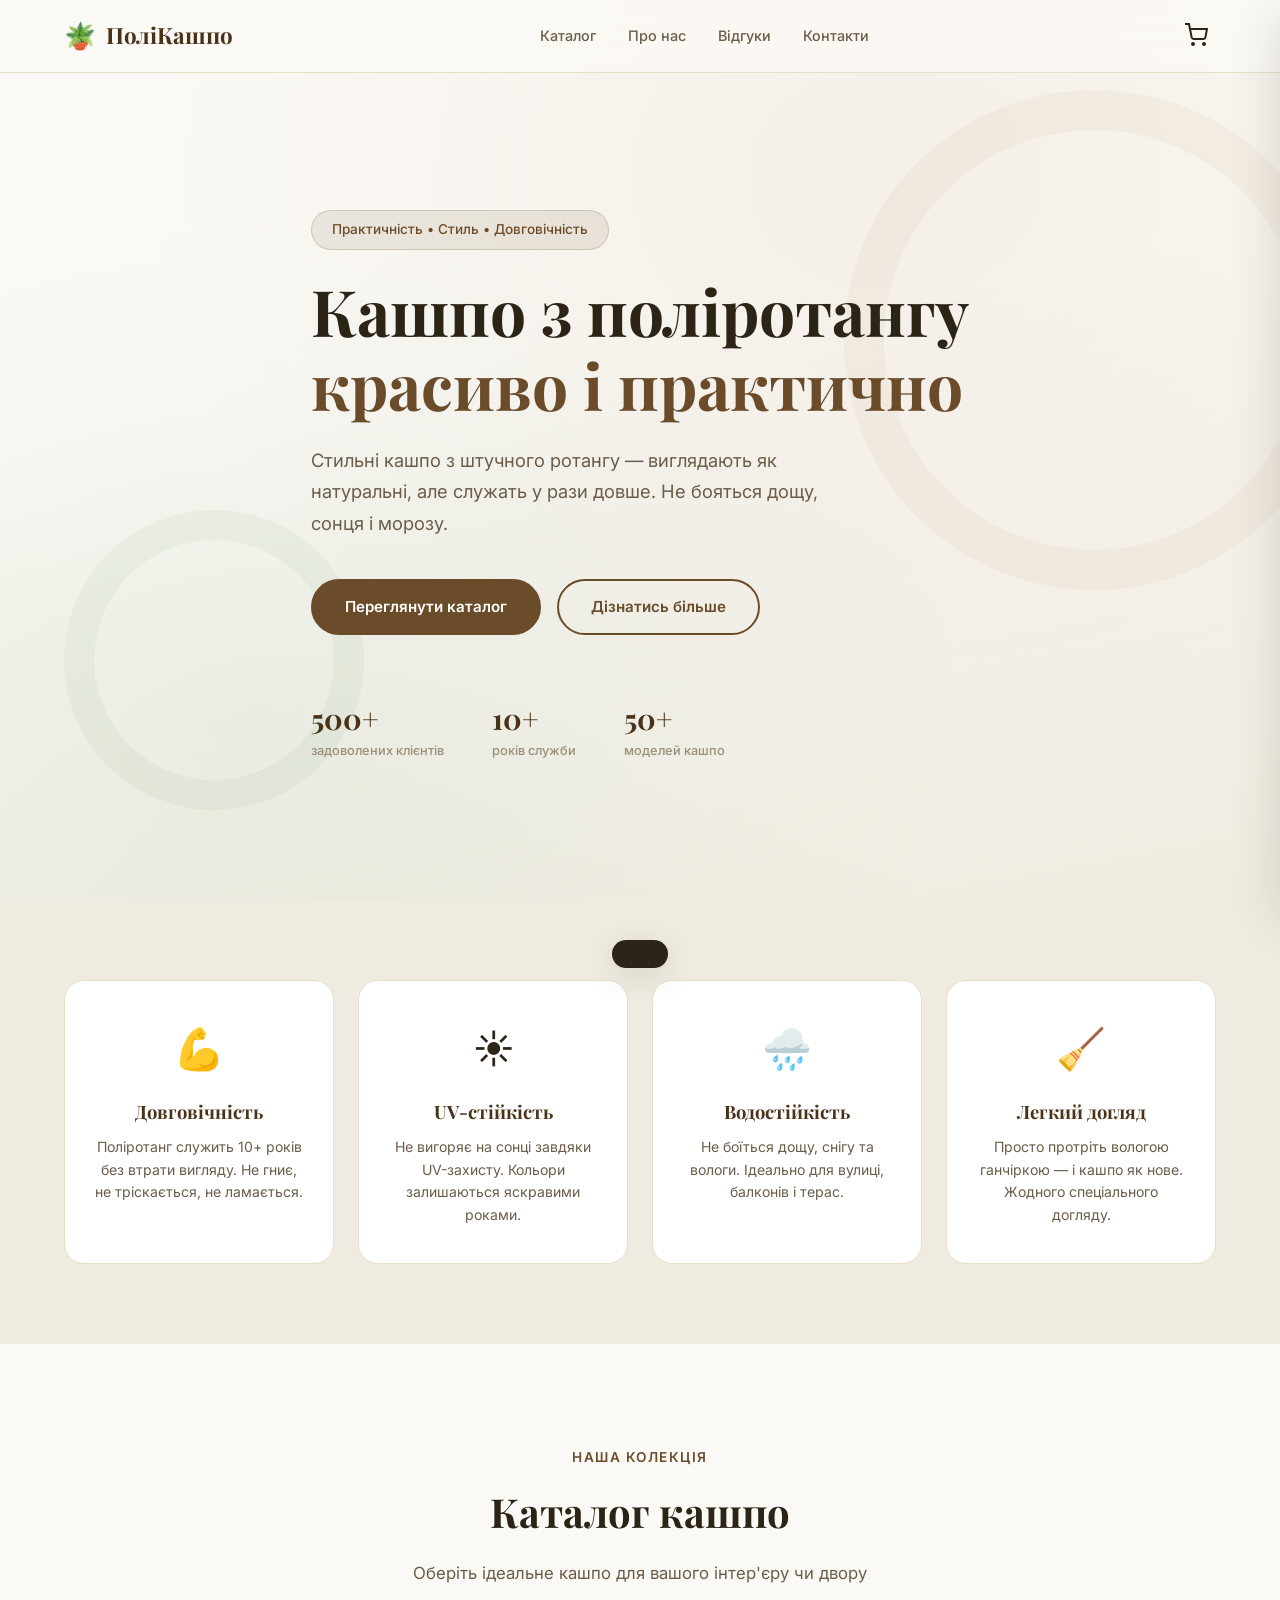
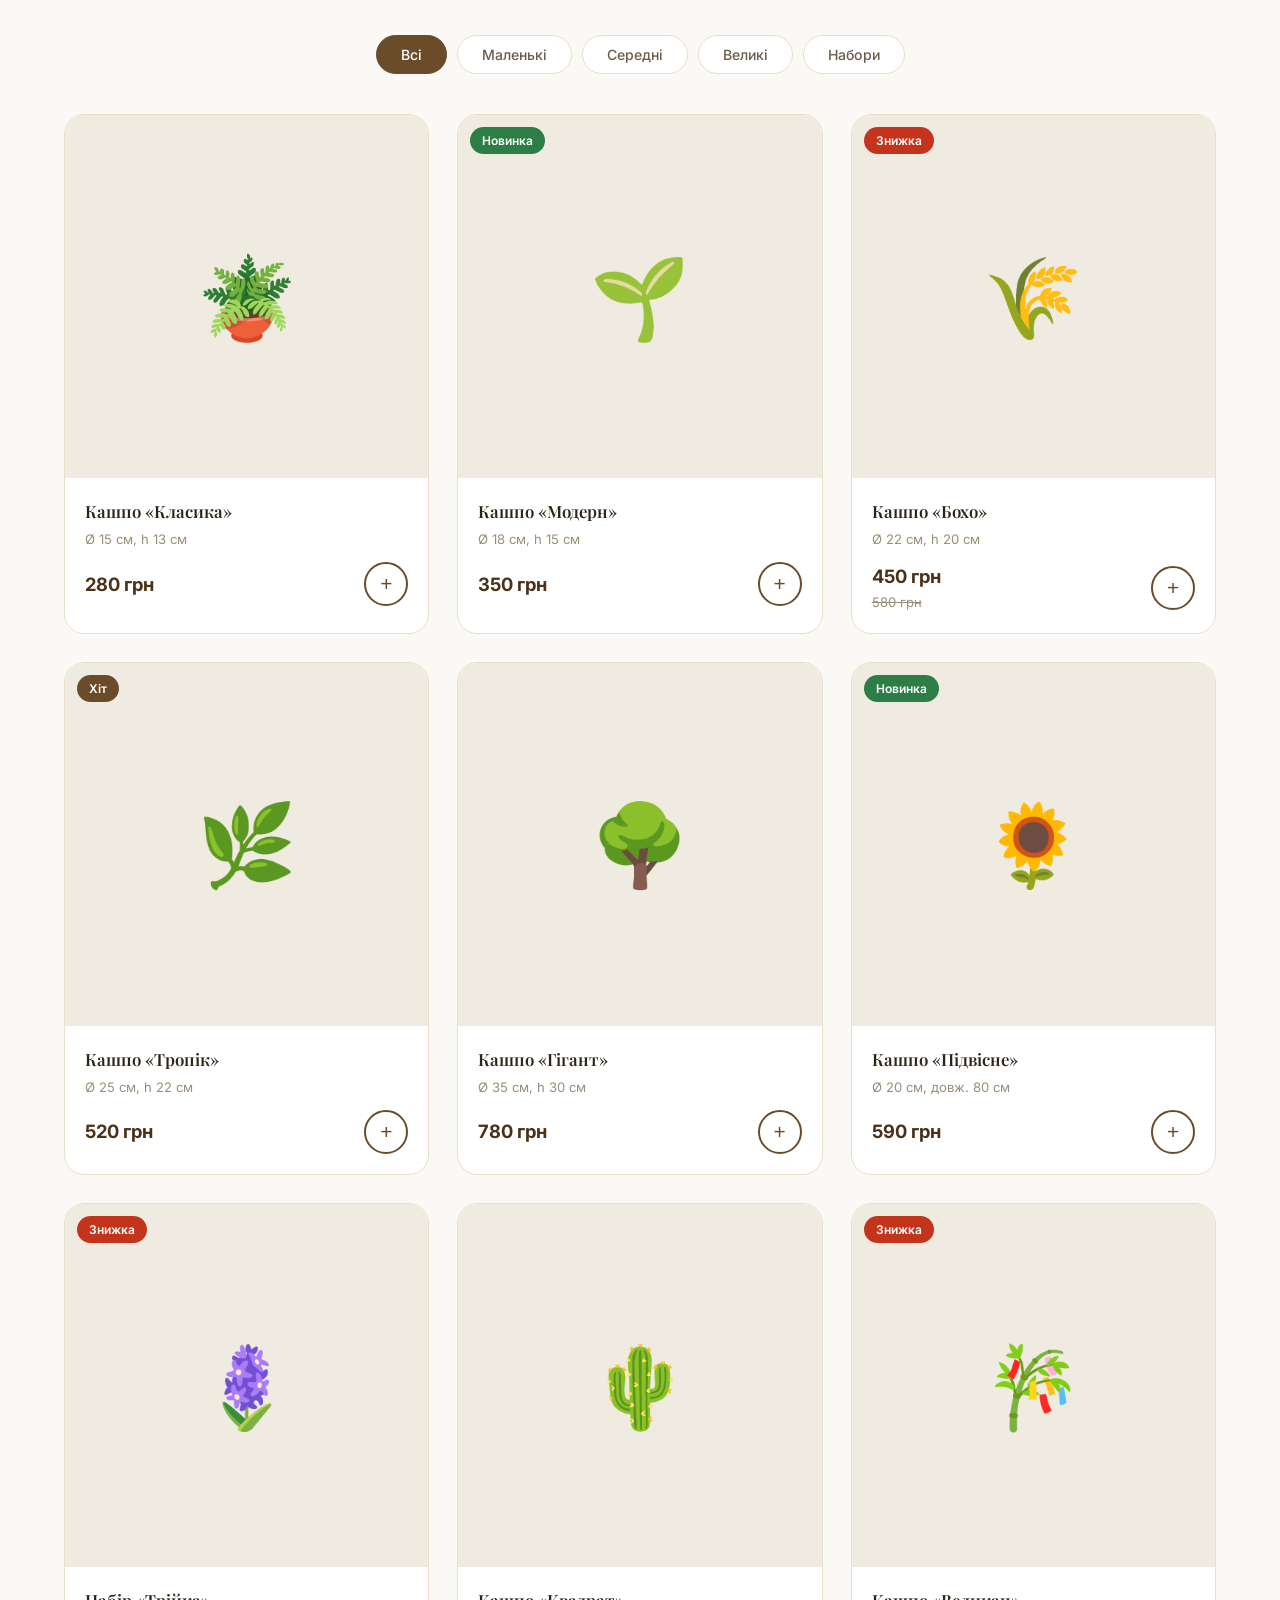
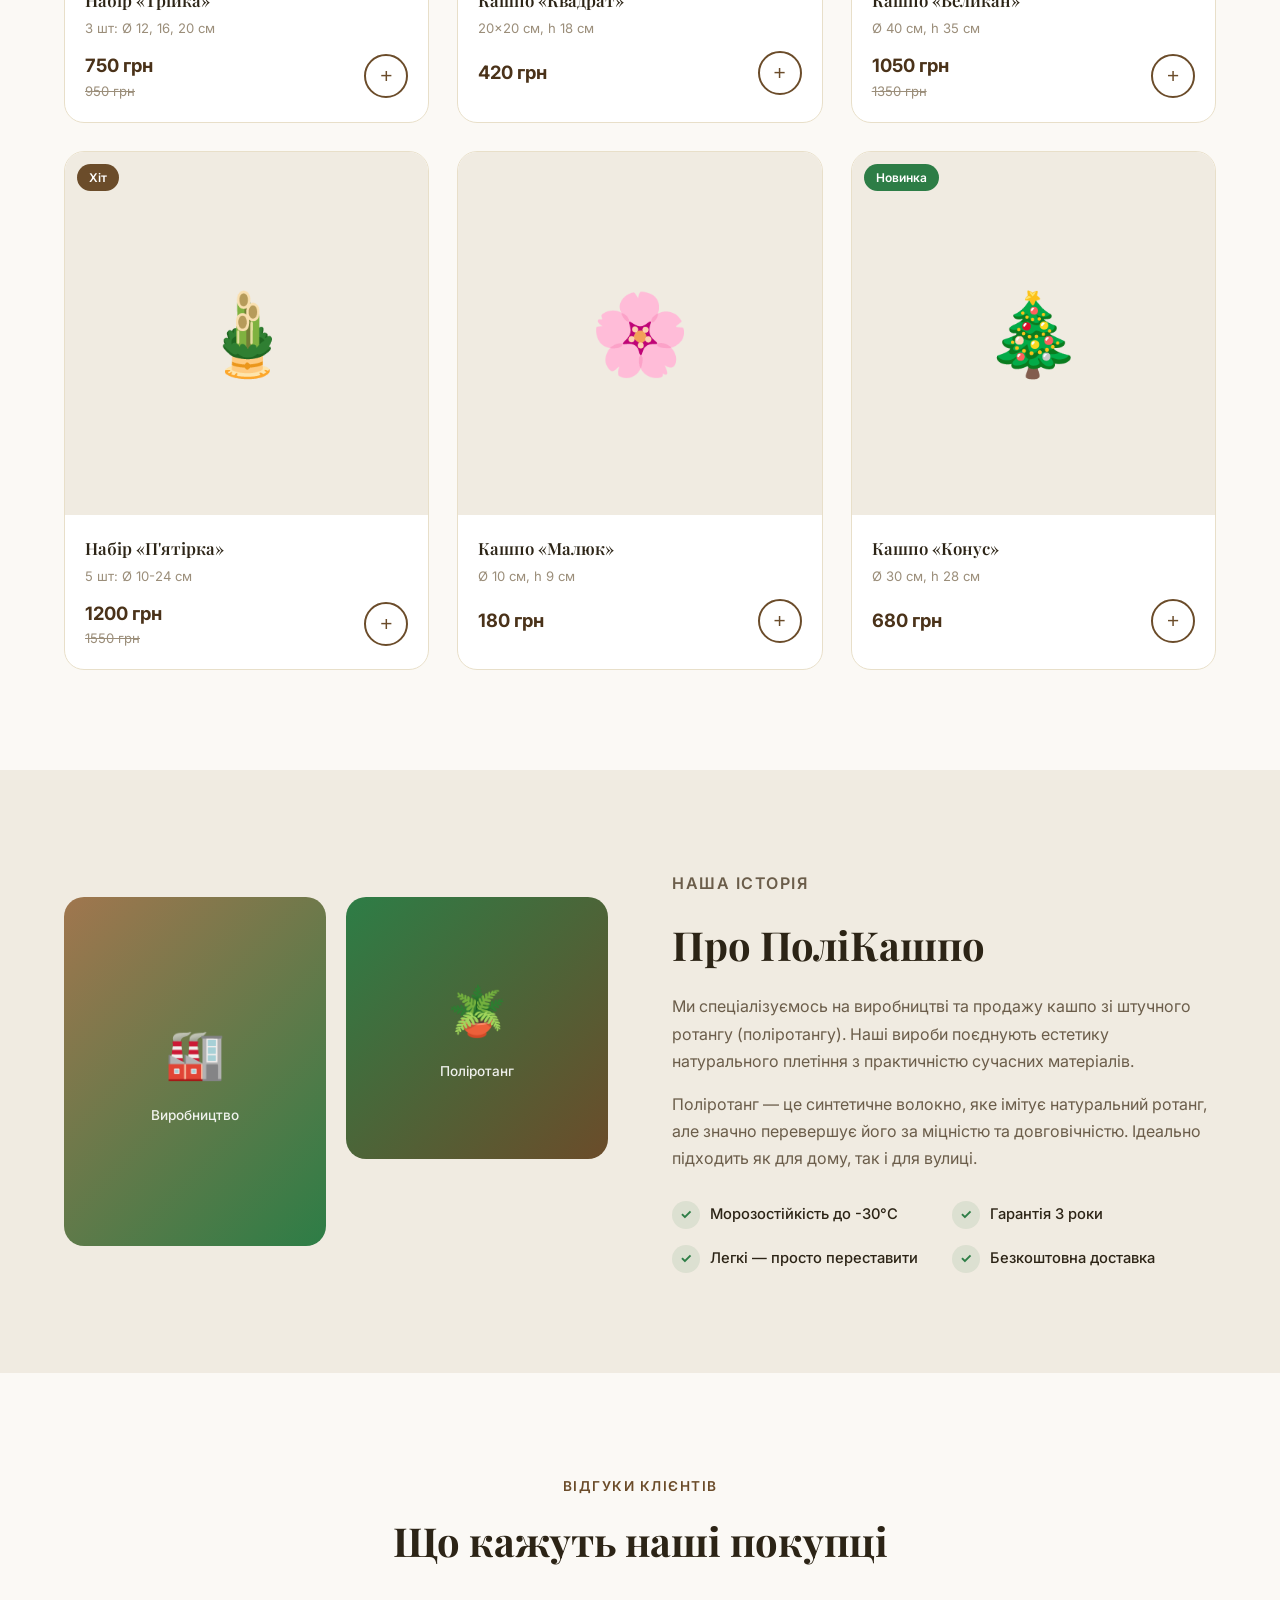
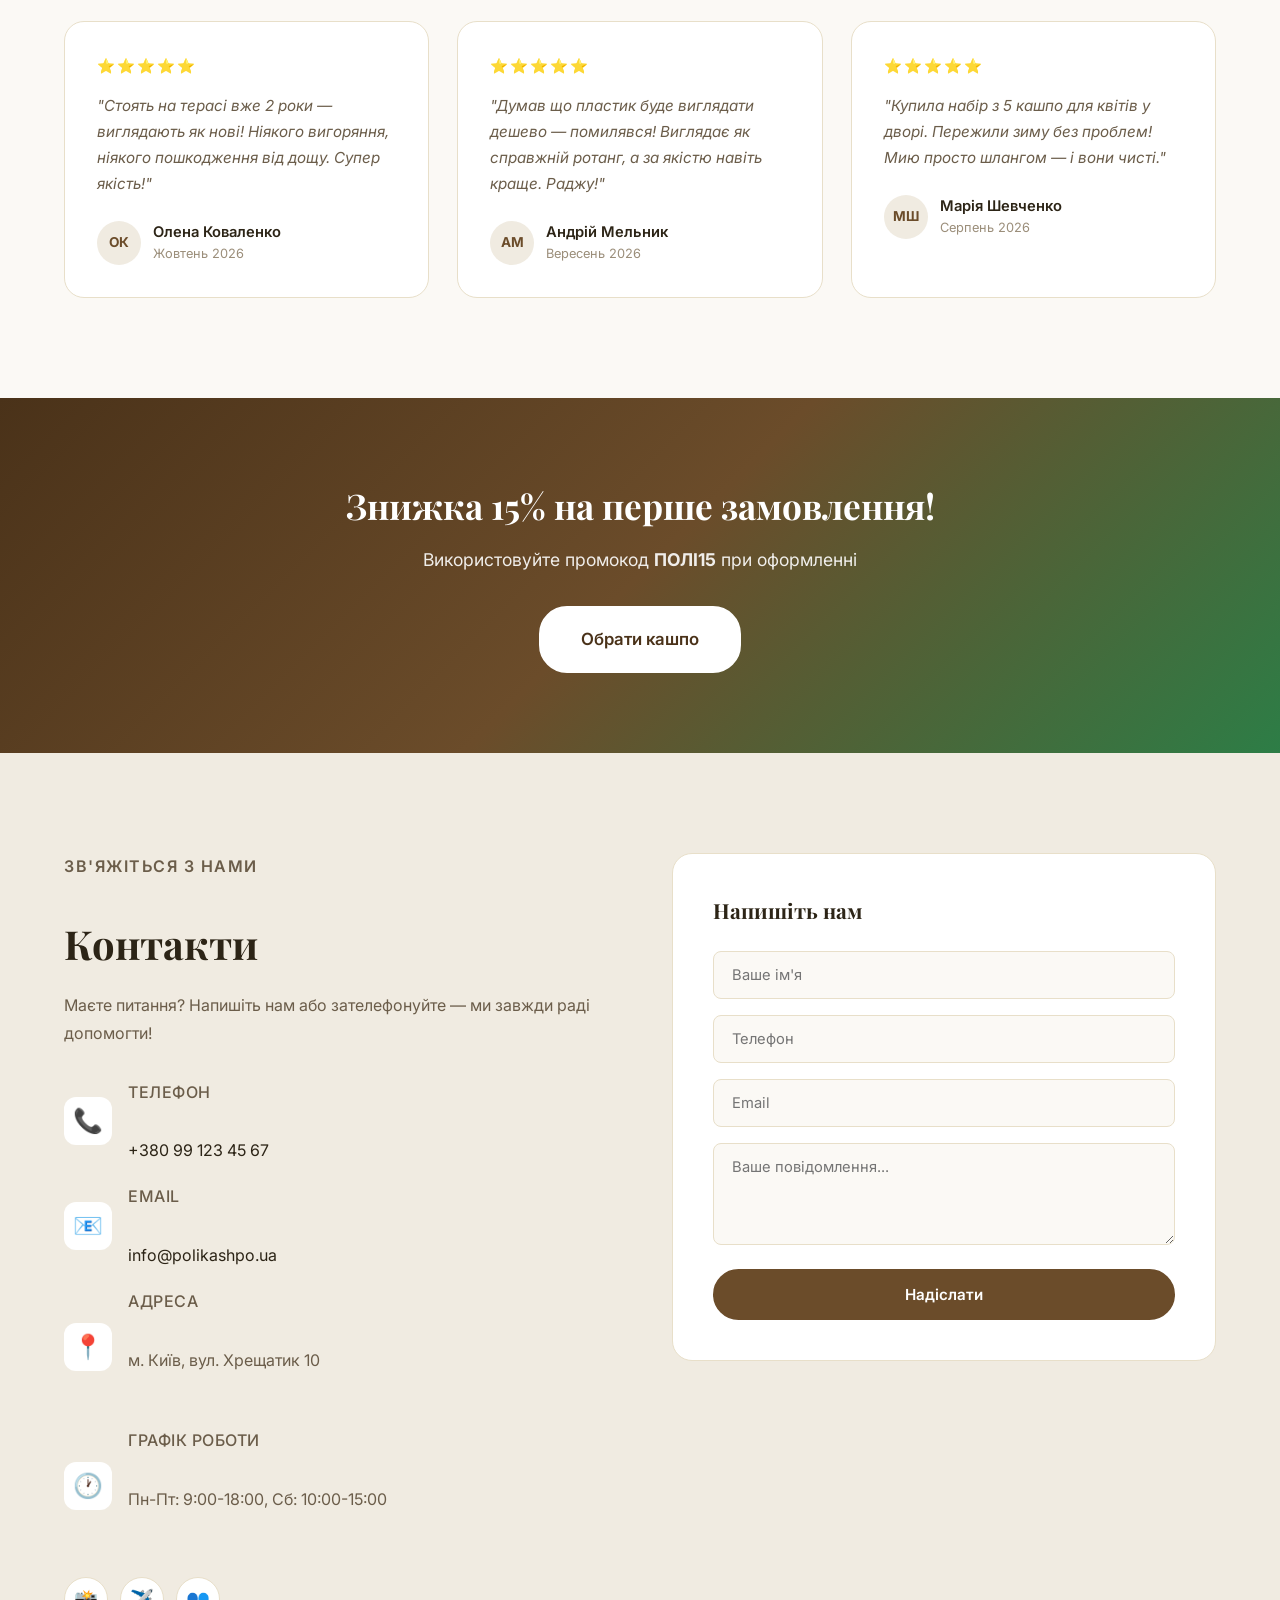
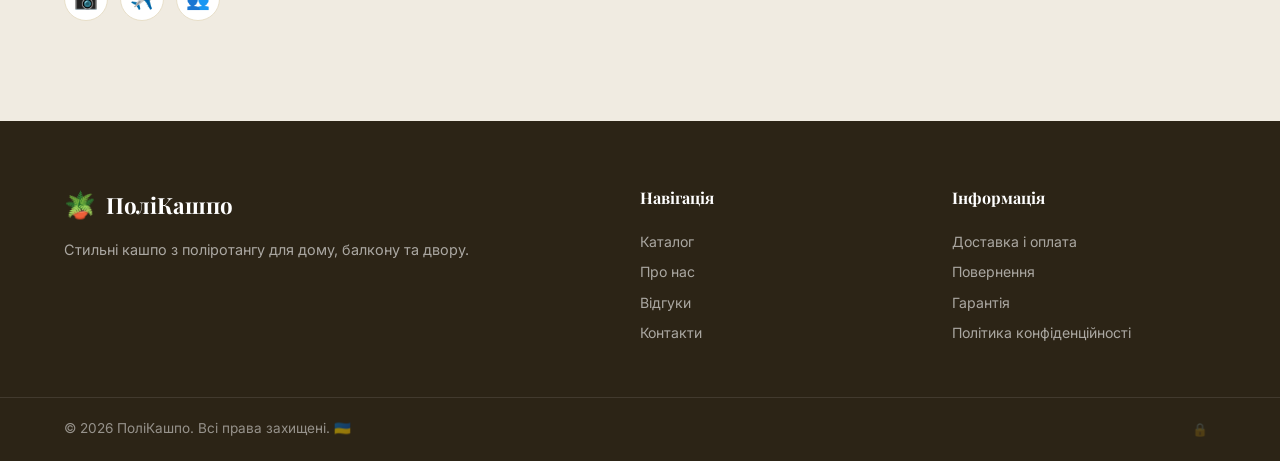
==== commit 25cba437: "Поліротанг + адмін панель" ====
--- a/index.html
+++ b/index.html
@@ -3,7 +3,7 @@
 <head>
     <meta charset="UTF-8">
     <meta name="viewport" content="width=device-width, initial-scale=1.0">
-    <title>РотанКашпо — Магазин кашпо з ротангу</title>
+    <title>ПоліКашпо — Кашпо з поліротангу</title>
     <link rel="preconnect" href="https://fonts.googleapis.com">
     <link href="https://fonts.googleapis.com/css2?family=Playfair+Display:wght@400;600;700&family=Inter:wght@300;400;500;600&display=swap" rel="stylesheet">
     <link rel="stylesheet" href="style.css">
@@ -14,10 +14,10 @@
 <header class="header" id="header">
     <div class="container header-inner">
         <a href="#" class="logo">
-            <span class="logo-icon">🌿</span>
-            <span class="logo-text">РотанКашпо</span>
+            <span class="logo-icon">🪴</span>
+            <span class="logo-text">ПоліКашпо</span>
         </a>
-        <nav class="nav">
+        <nav class="nav" id="mainNav">
             <a href="#catalog">Каталог</a>
             <a href="#about">Про нас</a>
             <a href="#reviews">Відгуки</a>
@@ -40,9 +40,9 @@
 <section class="hero">
     <div class="hero-bg"></div>
     <div class="container hero-content">
-        <p class="hero-tag">Ручна робота • Натуральні матеріали</p>
-        <h1 class="hero-title">Кашпо з ротангу<br><span>для вашого затишку</span></h1>
-        <p class="hero-desc">Стильні, екологічні кашпо ручної роботи з натурального ротангу. Додайте природну естетику вашому дому чи офісу.</p>
+        <p class="hero-tag">Практичність • Стиль • Довговічність</p>
+        <h1 class="hero-title">Кашпо з поліротангу<br><span>красиво і практично</span></h1>
+        <p class="hero-desc">Стильні кашпо з штучного ротангу — виглядають як натуральні, але служать у рази довше. Не бояться дощу, сонця і морозу.</p>
         <div class="hero-actions">
             <a href="#catalog" class="btn btn-primary">Переглянути каталог</a>
             <a href="#about" class="btn btn-outline">Дізнатись більше</a>
@@ -53,8 +53,8 @@
                 <span class="stat-label">задоволених клієнтів</span>
             </div>
             <div class="stat">
-                <span class="stat-num">100%</span>
-                <span class="stat-label">натуральні матеріали</span>
+                <span class="stat-num">10+</span>
+                <span class="stat-label">років служби</span>
             </div>
             <div class="stat">
                 <span class="stat-num">50+</span>
@@ -69,24 +69,24 @@
     <div class="container">
         <div class="features-grid">
             <div class="feature-card">
-                <div class="feature-icon">🌱</div>
-                <h3>Екологічно</h3>
-                <p>Тільки натуральний ротанг — жодного пластику. Бережемо природу разом.</p>
+                <div class="feature-icon">💪</div>
+                <h3>Довговічність</h3>
+                <p>Поліротанг служить 10+ років без втрати вигляду. Не гниє, не тріскається, не ламається.</p>
             </div>
             <div class="feature-card">
-                <div class="feature-icon">✋</div>
-                <h3>Ручна робота</h3>
-                <p>Кожне кашпо плететься вручну майстрами з багаторічним досвідом.</p>
+                <div class="feature-icon">☀️</div>
+                <h3>UV-стійкість</h3>
+                <p>Не вигоряє на сонці завдяки UV-захисту. Кольори залишаються яскравими роками.</p>
             </div>
             <div class="feature-card">
-                <div class="feature-icon">🚚</div>
-                <h3>Доставка по Україні</h3>
-                <p>Безкоштовна доставка Новою Поштою при замовленні від 1000 грн.</p>
+                <div class="feature-icon">🌧️</div>
+                <h3>Водостійкість</h3>
+                <p>Не боїться дощу, снігу та вологи. Ідеально для вулиці, балконів і терас.</p>
             </div>
             <div class="feature-card">
-                <div class="feature-icon">💧</div>
-                <h3>Вологостійкість</h3>
-                <p>Спеціальне покриття захищає ротанг від вологи та продовжує термін служби.</p>
+                <div class="feature-icon">🧹</div>
+                <h3>Легкий догляд</h3>
+                <p>Просто протріть вологою ганчіркою — і кашпо як нове. Жодного спеціального догляду.</p>
             </div>
         </div>
     </div>
@@ -98,9 +98,8 @@
         <div class="section-header">
             <p class="section-tag">Наша колекція</p>
             <h2 class="section-title">Каталог кашпо</h2>
-            <p class="section-desc">Оберіть ідеальне кашпо для вашого інтер'єру</p>
-        </div>
-
+            <p class="section-desc">Оберіть ідеальне кашпо для вашого інтер'єру чи двору</p>
+        </div>
         <div class="catalog-filters">
             <button class="filter-btn active" data-filter="all">Всі</button>
             <button class="filter-btn" data-filter="small">Маленькі</button>
@@ -108,10 +107,7 @@
             <button class="filter-btn" data-filter="large">Великі</button>
             <button class="filter-btn" data-filter="set">Набори</button>
         </div>
-
-        <div class="products-grid" id="productsGrid">
-            <!-- Products will be inserted by JS -->
-        </div>
+        <div class="products-grid" id="productsGrid"></div>
     </div>
 </section>
 
@@ -121,38 +117,38 @@
         <div class="about-images">
             <div class="about-img about-img-1">
                 <div class="about-img-placeholder">
-                    <span>🧶</span>
-                    <p>Процес плетіння</p>
+                    <span>🏭</span>
+                    <p>Виробництво</p>
                 </div>
             </div>
             <div class="about-img about-img-2">
                 <div class="about-img-placeholder">
-                    <span>🌿</span>
-                    <p>Натуральний ротанг</p>
+                    <span>🪴</span>
+                    <p>Поліротанг</p>
                 </div>
             </div>
         </div>
         <div class="about-content">
             <p class="section-tag">Наша історія</p>
-            <h2 class="section-title">Про РотанКашпо</h2>
-            <p>Ми — невелика українська майстерня, що спеціалізується на виробництві кашпо з натурального ротангу. Кожен виріб створюється вручну з любов'ю до деталей.</p>
-            <p>Наша місія — зробити ваш дім затишнішим та екологічнішим. Ми використовуємо лише сертифіковані матеріали та дбаємо про навколишнє середовище.</p>
+            <h2 class="section-title">Про ПоліКашпо</h2>
+            <p>Ми спеціалізуємось на виробництві та продажу кашпо зі штучного ротангу (поліротангу). Наші вироби поєднують естетику натурального плетіння з практичністю сучасних матеріалів.</p>
+            <p>Поліротанг — це синтетичне волокно, яке імітує натуральний ротанг, але значно перевершує його за міцністю та довговічністю. Ідеально підходить як для дому, так і для вулиці.</p>
             <div class="about-highlights">
                 <div class="highlight">
                     <span class="highlight-icon">✓</span>
-                    <span>Сертифікований ротанг</span>
+                    <span>Морозостійкість до -30°C</span>
                 </div>
                 <div class="highlight">
                     <span class="highlight-icon">✓</span>
-                    <span>Гарантія 2 роки</span>
+                    <span>Гарантія 3 роки</span>
                 </div>
                 <div class="highlight">
                     <span class="highlight-icon">✓</span>
-                    <span>Індивідуальні замовлення</span>
+                    <span>Легкі — просто переставити</span>
                 </div>
                 <div class="highlight">
                     <span class="highlight-icon">✓</span>
-                    <span>Швидка доставка</span>
+                    <span>Безкоштовна доставка</span>
                 </div>
             </div>
         </div>
@@ -169,7 +165,7 @@
         <div class="reviews-grid">
             <div class="review-card">
                 <div class="review-stars">⭐⭐⭐⭐⭐</div>
-                <p class="review-text">"Замовляла набір з 3 кашпо для балкону. Якість чудова, виглядають розкішно! Доставили за 2 дні."</p>
+                <p class="review-text">"Стоять на терасі вже 2 роки — виглядають як нові! Ніякого вигоряння, ніякого пошкодження від дощу. Супер якість!"</p>
                 <div class="review-author">
                     <div class="review-avatar">ОК</div>
                     <div>
@@ -180,7 +176,7 @@
             </div>
             <div class="review-card">
                 <div class="review-stars">⭐⭐⭐⭐⭐</div>
-                <p class="review-text">"Купив велике кашпо для монстери — ідеально підійшло! Ротанг дуже якісний, плетіння акуратне."</p>
+                <p class="review-text">"Думав що пластик буде виглядати дешево — помилявся! Виглядає як справжній ротанг, а за якістю навіть краще. Раджу!"</p>
                 <div class="review-author">
                     <div class="review-avatar">АМ</div>
                     <div>
@@ -191,7 +187,7 @@
             </div>
             <div class="review-card">
                 <div class="review-stars">⭐⭐⭐⭐⭐</div>
-                <p class="review-text">"Дуже задоволена покупкою! Кашпо виглядає навіть краще, ніж на фото. Рекомендую цей магазин!"</p>
+                <p class="review-text">"Купила набір з 5 кашпо для квітів у дворі. Пережили зиму без проблем! Мию просто шлангом — і вони чисті."</p>
                 <div class="review-author">
                     <div class="review-avatar">МШ</div>
                     <div>
@@ -208,7 +204,7 @@
 <section class="cta">
     <div class="container cta-inner">
         <h2>Знижка 15% на перше замовлення!</h2>
-        <p>Використовуйте промокод <strong>РОТАН15</strong> при оформленні</p>
+        <p>Використовуйте промокод <strong>ПОЛІ15</strong> при оформленні</p>
         <a href="#catalog" class="btn btn-primary btn-lg">Обрати кашпо</a>
     </div>
 </section>
@@ -225,35 +221,35 @@
                     <span class="contact-icon">📞</span>
                     <div>
                         <p class="contact-label">Телефон</p>
-                        <a href="tel:+380991234567">+380 99 123 45 67</a>
+                        <a href="tel:+380991234567" id="sitePhone">+380 99 123 45 67</a>
                     </div>
                 </div>
                 <div class="contact-item">
                     <span class="contact-icon">📧</span>
                     <div>
                         <p class="contact-label">Email</p>
-                        <a href="mailto:info@rotankashpo.ua">info@rotankashpo.ua</a>
+                        <a href="mailto:info@polikashpo.ua" id="siteEmail">info@polikashpo.ua</a>
                     </div>
                 </div>
                 <div class="contact-item">
                     <span class="contact-icon">📍</span>
                     <div>
                         <p class="contact-label">Адреса</p>
-                        <p>м. Київ, вул. Хрещатик 10</p>
+                        <p id="siteAddress">м. Київ, вул. Хрещатик 10</p>
                     </div>
                 </div>
                 <div class="contact-item">
                     <span class="contact-icon">🕐</span>
                     <div>
                         <p class="contact-label">Графік роботи</p>
-                        <p>Пн-Пт: 9:00-18:00, Сб: 10:00-15:00</p>
+                        <p id="siteHours">Пн-Пт: 9:00-18:00, Сб: 10:00-15:00</p>
                     </div>
                 </div>
             </div>
             <div class="social-links">
-                <a href="#" class="social-link" title="Instagram">📸</a>
-                <a href="#" class="social-link" title="Telegram">✈️</a>
-                <a href="#" class="social-link" title="Facebook">👥</a>
+                <a href="#" class="social-link" title="Instagram" id="socialInsta">📸</a>
+                <a href="#" class="social-link" title="Telegram" id="socialTg">✈️</a>
+                <a href="#" class="social-link" title="Facebook" id="socialFb">👥</a>
             </div>
         </div>
         <div class="contact-form-wrap">
@@ -282,10 +278,10 @@
     <div class="container footer-inner">
         <div class="footer-brand">
             <a href="#" class="logo">
-                <span class="logo-icon">🌿</span>
-                <span class="logo-text">РотанКашпо</span>
+                <span class="logo-icon">🪴</span>
+                <span class="logo-text">ПоліКашпо</span>
             </a>
-            <p>Стильні кашпо з натурального ротангу для вашого дому.</p>
+            <p>Стильні кашпо з поліротангу для дому, балкону та двору.</p>
         </div>
         <div class="footer-links">
             <h4>Навігація</h4>
@@ -303,8 +299,9 @@
         </div>
     </div>
     <div class="footer-bottom">
-        <div class="container">
-            <p>© 2026 РотанКашпо. Всі права захищені. 🇺🇦</p>
+        <div class="container footer-bottom-inner">
+            <p>© 2026 ПоліКашпо. Всі права захищені. 🇺🇦</p>
+            <button class="admin-login-link" id="adminLoginLink">🔒</button>
         </div>
     </div>
 </footer>
@@ -357,10 +354,170 @@
     </div>
 </div>
 
+<!-- Admin Login Modal -->
+<div class="modal-overlay" id="adminLoginModal">
+    <div class="modal admin-login-modal">
+        <button class="modal-close" id="adminLoginClose">✕</button>
+        <h3>🔐 Вхід в адмін панель</h3>
+        <form id="adminLoginForm">
+            <div class="form-group">
+                <label>Логін</label>
+                <input type="text" id="adminUser" placeholder="Логін" required autocomplete="off">
+            </div>
+            <div class="form-group">
+                <label>Пароль</label>
+                <input type="password" id="adminPass" placeholder="Пароль" required autocomplete="off">
+            </div>
+            <p class="admin-error" id="adminError"></p>
+            <button type="submit" class="btn btn-primary btn-full">Увійти</button>
+        </form>
+    </div>
+</div>
+
+<!-- Admin Panel -->
+<div class="admin-panel" id="adminPanel">
+    <div class="admin-panel-inner">
+        <div class="admin-header">
+            <h2>⚙️ Адмін панель</h2>
+            <button class="btn btn-outline admin-logout" id="adminLogout">Вийти</button>
+        </div>
+
+        <div class="admin-tabs">
+            <button class="admin-tab active" data-tab="contacts">📞 Контакти</button>
+            <button class="admin-tab" data-tab="products">🛍 Товари</button>
+            <button class="admin-tab" data-tab="hero">🏠 Головна</button>
+            <button class="admin-tab" data-tab="social">🔗 Соцмережі</button>
+        </div>
+
+        <!-- Contacts Tab -->
+        <div class="admin-tab-content active" id="tab-contacts">
+            <h3>Контактна інформація</h3>
+            <div class="admin-form-group">
+                <label>Телефон</label>
+                <input type="text" id="adminPhone" placeholder="+380 99 123 45 67">
+            </div>
+            <div class="admin-form-group">
+                <label>Email</label>
+                <input type="email" id="adminEmail" placeholder="info@polikashpo.ua">
+            </div>
+            <div class="admin-form-group">
+                <label>Адреса</label>
+                <input type="text" id="adminAddress" placeholder="м. Київ, вул. Хрещатик 10">
+            </div>
+            <div class="admin-form-group">
+                <label>Графік роботи</label>
+                <input type="text" id="adminHours" placeholder="Пн-Пт: 9:00-18:00, Сб: 10:00-15:00">
+            </div>
+            <button class="btn btn-primary" id="saveContacts">💾 Зберегти контакти</button>
+        </div>
+
+        <!-- Products Tab -->
+        <div class="admin-tab-content" id="tab-products">
+            <h3>Управління товарами</h3>
+            <p class="admin-hint">Натисніть на товар щоб редагувати</p>
+            <div class="admin-products-list" id="adminProductsList"></div>
+        </div>
+
+        <!-- Hero Tab -->
+        <div class="admin-tab-content" id="tab-hero">
+            <h3>Головна сторінка</h3>
+            <div class="admin-form-group">
+                <label>Заголовок (рядок 1)</label>
+                <input type="text" id="adminHeroTitle1" placeholder="Кашпо з поліротангу">
+            </div>
+            <div class="admin-form-group">
+                <label>Заголовок (рядок 2)</label>
+                <input type="text" id="adminHeroTitle2" placeholder="красиво і практично">
+            </div>
+            <div class="admin-form-group">
+                <label>Опис</label>
+                <textarea id="adminHeroDesc" rows="3" placeholder="Опис на головній..."></textarea>
+            </div>
+            <div class="admin-form-group">
+                <label>Промокод</label>
+                <input type="text" id="adminPromo" placeholder="ПОЛІ15">
+            </div>
+            <button class="btn btn-primary" id="saveHero">💾 Зберегти</button>
+        </div>
+
+        <!-- Social Tab -->
+        <div class="admin-tab-content" id="tab-social">
+            <h3>Соціальні мережі</h3>
+            <div class="admin-form-group">
+                <label>Instagram (посилання)</label>
+                <input type="url" id="adminInsta" placeholder="https://instagram.com/...">
+            </div>
+            <div class="admin-form-group">
+                <label>Telegram (посилання)</label>
+                <input type="url" id="adminTg" placeholder="https://t.me/...">
+            </div>
+            <div class="admin-form-group">
+                <label>Facebook (посилання)</label>
+                <input type="url" id="adminFb" placeholder="https://facebook.com/...">
+            </div>
+            <button class="btn btn-primary" id="saveSocial">💾 Зберегти</button>
+        </div>
+
+        <!-- Product Edit Modal inside admin -->
+        <div class="admin-product-edit" id="adminProductEdit" style="display:none;">
+            <div class="admin-product-edit-inner">
+                <h3>✏️ Редагування товару</h3>
+                <input type="hidden" id="editProductId">
+                <div class="admin-form-group">
+                    <label>Назва</label>
+                    <input type="text" id="editProductName">
+                </div>
+                <div class="admin-form-group">
+                    <label>Розмір</label>
+                    <input type="text" id="editProductSize">
+                </div>
+                <div class="admin-form-group">
+                    <label>Ціна (грн)</label>
+                    <input type="number" id="editProductPrice">
+                </div>
+                <div class="admin-form-group">
+                    <label>Стара ціна (грн, 0 = немає)</label>
+                    <input type="number" id="editProductOldPrice">
+                </div>
+                <div class="admin-form-group">
+                    <label>Фото (URL посилання)</label>
+                    <input type="url" id="editProductImage" placeholder="https://...">
+                    <small>Вставте посилання на фото товару</small>
+                </div>
+                <div class="admin-form-group">
+                    <label>Емоджі (якщо без фото)</label>
+                    <input type="text" id="editProductEmoji" maxlength="4">
+                </div>
+                <div class="admin-form-group">
+                    <label>Категорія</label>
+                    <select id="editProductCategory">
+                        <option value="small">Маленькі</option>
+                        <option value="medium">Середні</option>
+                        <option value="large">Великі</option>
+                        <option value="set">Набори</option>
+                    </select>
+                </div>
+                <div class="admin-form-group">
+                    <label>Бейдж</label>
+                    <select id="editProductBadge">
+                        <option value="">Немає</option>
+                        <option value="new">Новинка</option>
+                        <option value="sale">Знижка</option>
+                        <option value="hit">Хіт</option>
+                    </select>
+                </div>
+                <div class="admin-btn-row">
+                    <button class="btn btn-primary" id="saveProduct">💾 Зберегти</button>
+                    <button class="btn btn-outline" id="cancelEditProduct">Скасувати</button>
+                </div>
+            </div>
+        </div>
+    </div>
+</div>
+
 <!-- Toast -->
 <div class="toast" id="toast"></div>
 
 <script src="script.js"></script>
 </body>
 </html>
-
--- a/style.css
+++ b/style.css
@@ -1,18 +1,14 @@
 /* ===== CSS Reset & Base ===== */
-*, *::before, *::after {
-    margin: 0;
-    padding: 0;
-    box-sizing: border-box;
-}
+*, *::before, *::after { margin: 0; padding: 0; box-sizing: border-box; }
 
 :root {
-    --color-primary: #8B6914;
-    --color-primary-light: #C49A2A;
-    --color-primary-dark: #6B4F0E;
-    --color-accent: #2D5016;
-    --color-accent-light: #4A7A2E;
-    --color-bg: #FDFBF5;
-    --color-bg-warm: #F5EFE0;
+    --color-primary: #6B4C2A;
+    --color-primary-light: #A0764E;
+    --color-primary-dark: #4A3219;
+    --color-accent: #2D7D46;
+    --color-accent-light: #3DA55D;
+    --color-bg: #FBF9F5;
+    --color-bg-warm: #F0EBE1;
     --color-bg-card: #FFFFFF;
     --color-text: #2C2416;
     --color-text-light: #6B5D4A;
@@ -33,11 +29,7 @@
     --transition: 0.3s cubic-bezier(0.4, 0, 0.2, 1);
 }
 
-html {
-    scroll-behavior: smooth;
-    font-size: 16px;
-}
-
+html { scroll-behavior: smooth; font-size: 16px; }
 body {
     font-family: var(--font-body);
     color: var(--color-text);
@@ -45,1272 +37,418 @@
     line-height: 1.6;
     -webkit-font-smoothing: antialiased;
 }
-
-.container {
-    max-width: 1200px;
-    margin: 0 auto;
-    padding: 0 24px;
-}
-
-a {
-    text-decoration: none;
-    color: inherit;
-    transition: color var(--transition);
-}
-
-img {
-    max-width: 100%;
-    display: block;
-}
+.container { max-width: 1200px; margin: 0 auto; padding: 0 24px; }
+a { text-decoration: none; color: inherit; transition: color var(--transition); }
+img { max-width: 100%; display: block; }
 
 /* ===== Buttons ===== */
 .btn {
-    display: inline-flex;
-    align-items: center;
-    justify-content: center;
-    gap: 8px;
-    padding: 14px 32px;
-    border: 2px solid transparent;
-    border-radius: var(--radius-xl);
-    font-family: var(--font-body);
-    font-size: 0.95rem;
-    font-weight: 600;
-    cursor: pointer;
-    transition: all var(--transition);
-    white-space: nowrap;
-}
-
-.btn-primary {
-    background: var(--color-primary);
-    color: #fff;
-    border-color: var(--color-primary);
-}
-
-.btn-primary:hover {
-    background: var(--color-primary-dark);
-    border-color: var(--color-primary-dark);
-    transform: translateY(-2px);
-    box-shadow: var(--shadow-md);
-}
-
-.btn-outline {
-    background: transparent;
-    color: var(--color-primary);
-    border-color: var(--color-primary);
-}
-
-.btn-outline:hover {
-    background: var(--color-primary);
-    color: #fff;
-    transform: translateY(-2px);
-}
-
-.btn-full {
-    width: 100%;
-}
-
-.btn-lg {
-    padding: 18px 40px;
-    font-size: 1.05rem;
-}
+    display: inline-flex; align-items: center; justify-content: center; gap: 8px;
+    padding: 14px 32px; border: 2px solid transparent; border-radius: var(--radius-xl);
+    font-family: var(--font-body); font-size: 0.95rem; font-weight: 600;
+    cursor: pointer; transition: all var(--transition); white-space: nowrap;
+}
+.btn-primary { background: var(--color-primary); color: #fff; border-color: var(--color-primary); }
+.btn-primary:hover { background: var(--color-primary-dark); border-color: var(--color-primary-dark); transform: translateY(-2px); box-shadow: var(--shadow-md); }
+.btn-outline { background: transparent; color: var(--color-primary); border-color: var(--color-primary); }
+.btn-outline:hover { background: var(--color-primary); color: #fff; transform: translateY(-2px); }
+.btn-full { width: 100%; }
+.btn-lg { padding: 18px 40px; font-size: 1.05rem; }
 
 /* ===== Header ===== */
 .header {
-    position: fixed;
-    top: 0;
-    left: 0;
-    right: 0;
-    z-index: 1000;
-    background: rgba(253, 251, 245, 0.9);
-    backdrop-filter: blur(20px);
-    border-bottom: 1px solid var(--color-border);
-    transition: all var(--transition);
-}
-
-.header.scrolled {
-    box-shadow: var(--shadow-sm);
-}
-
-.header-inner {
-    display: flex;
-    align-items: center;
-    justify-content: space-between;
-    height: 72px;
-}
-
-.logo {
-    display: flex;
-    align-items: center;
-    gap: 10px;
-}
-
-.logo-icon {
-    font-size: 1.6rem;
-}
-
-.logo-text {
-    font-family: var(--font-display);
-    font-size: 1.4rem;
-    font-weight: 700;
-    color: var(--color-primary-dark);
-}
-
-.nav {
-    display: flex;
-    gap: 32px;
-}
-
-.nav a {
-    font-size: 0.9rem;
-    font-weight: 500;
-    color: var(--color-text-light);
-    position: relative;
-    padding: 4px 0;
-}
-
-.nav a::after {
-    content: '';
-    position: absolute;
-    bottom: -2px;
-    left: 0;
-    width: 0;
-    height: 2px;
-    background: var(--color-primary);
-    transition: width var(--transition);
-}
-
-.nav a:hover {
-    color: var(--color-primary);
-}
-
-.nav a:hover::after {
-    width: 100%;
-}
+    position: fixed; top: 0; left: 0; right: 0; z-index: 1000;
+    background: rgba(251, 249, 245, 0.92); backdrop-filter: blur(20px);
+    border-bottom: 1px solid var(--color-border); transition: all var(--transition);
+}
+.header.scrolled { box-shadow: var(--shadow-sm); }
+.header-inner { display: flex; align-items: center; justify-content: space-between; height: 72px; }
+.logo { display: flex; align-items: center; gap: 10px; }
+.logo-icon { font-size: 1.6rem; }
+.logo-text { font-family: var(--font-display); font-size: 1.4rem; font-weight: 700; color: var(--color-primary-dark); }
+.nav { display: flex; gap: 32px; }
+.nav a { font-size: 0.9rem; font-weight: 500; color: var(--color-text-light); position: relative; padding: 4px 0; }
+.nav a::after { content: ''; position: absolute; bottom: -2px; left: 0; width: 0; height: 2px; background: var(--color-primary); transition: width var(--transition); }
+.nav a:hover { color: var(--color-primary); }
+.nav a:hover::after { width: 100%; }
 
 .cart-btn {
-    position: relative;
-    background: none;
-    border: none;
-    cursor: pointer;
-    color: var(--color-text);
-    padding: 8px;
-    border-radius: 50%;
-    transition: all var(--transition);
-}
-
-.cart-btn:hover {
-    background: var(--color-bg-warm);
-    color: var(--color-primary);
-}
-
+    position: relative; background: none; border: none; cursor: pointer;
+    color: var(--color-text); padding: 8px; border-radius: 50%; transition: all var(--transition);
+}
+.cart-btn:hover { background: var(--color-bg-warm); color: var(--color-primary); }
 .cart-count {
-    position: absolute;
-    top: 0;
-    right: 0;
-    background: var(--color-primary);
-    color: #fff;
-    font-size: 0.65rem;
-    font-weight: 700;
-    width: 18px;
-    height: 18px;
-    border-radius: 50%;
-    display: flex;
-    align-items: center;
-    justify-content: center;
-    opacity: 0;
-    transform: scale(0);
-    transition: all var(--transition);
-}
-
-.cart-count.visible {
-    opacity: 1;
-    transform: scale(1);
-}
-
-.mobile-menu-btn {
-    display: none;
-    flex-direction: column;
-    gap: 5px;
-    background: none;
-    border: none;
-    cursor: pointer;
-    padding: 8px;
-}
-
-.mobile-menu-btn span {
-    display: block;
-    width: 24px;
-    height: 2px;
-    background: var(--color-text);
-    transition: all var(--transition);
-}
+    position: absolute; top: 0; right: 0; background: var(--color-primary); color: #fff;
+    font-size: 0.65rem; font-weight: 700; width: 18px; height: 18px; border-radius: 50%;
+    display: flex; align-items: center; justify-content: center;
+    opacity: 0; transform: scale(0); transition: all var(--transition);
+}
+.cart-count.visible { opacity: 1; transform: scale(1); }
+
+.mobile-menu-btn { display: none; flex-direction: column; gap: 5px; background: none; border: none; cursor: pointer; padding: 8px; }
+.mobile-menu-btn span { display: block; width: 24px; height: 2px; background: var(--color-text); transition: all var(--transition); }
 
 /* ===== Hero ===== */
-.hero {
-    position: relative;
-    min-height: 100vh;
-    display: flex;
-    align-items: center;
-    overflow: hidden;
-    padding-top: 72px;
-}
-
+.hero { position: relative; min-height: 100vh; display: flex; align-items: center; overflow: hidden; padding-top: 72px; }
 .hero-bg {
-    position: absolute;
-    inset: 0;
-    background: 
-        radial-gradient(ellipse at 70% 20%, rgba(196, 154, 42, 0.08) 0%, transparent 60%),
-        radial-gradient(ellipse at 20% 80%, rgba(45, 80, 22, 0.06) 0%, transparent 50%),
-        linear-gradient(170deg, var(--color-bg) 40%, var(--color-bg-warm) 100%);
-}
-
+    position: absolute; inset: 0;
+    background: radial-gradient(ellipse at 70% 20%, rgba(160,118,78,0.08) 0%, transparent 60%),
+                radial-gradient(ellipse at 20% 80%, rgba(45,125,70,0.06) 0%, transparent 50%),
+                linear-gradient(170deg, var(--color-bg) 40%, var(--color-bg-warm) 100%);
+}
 .hero-bg::before {
-    content: '';
-    position: absolute;
-    top: 10%;
-    right: -5%;
-    width: 500px;
-    height: 500px;
-    border-radius: 50%;
-    border: 40px solid rgba(196, 154, 42, 0.06);
-    animation: float 20s ease-in-out infinite;
-}
-
+    content: ''; position: absolute; top: 10%; right: -5%;
+    width: 500px; height: 500px; border-radius: 50%;
+    border: 40px solid rgba(160,118,78,0.06); animation: float 20s ease-in-out infinite;
+}
 .hero-bg::after {
-    content: '';
-    position: absolute;
-    bottom: 10%;
-    left: 5%;
-    width: 300px;
-    height: 300px;
-    border-radius: 50%;
-    border: 30px solid rgba(45, 80, 22, 0.05);
-    animation: float 15s ease-in-out infinite reverse;
-}
-
+    content: ''; position: absolute; bottom: 10%; left: 5%;
+    width: 300px; height: 300px; border-radius: 50%;
+    border: 30px solid rgba(45,125,70,0.05); animation: float 15s ease-in-out infinite reverse;
+}
 @keyframes float {
     0%, 100% { transform: translate(0, 0) rotate(0deg); }
     33% { transform: translate(20px, -30px) rotate(5deg); }
     66% { transform: translate(-15px, 20px) rotate(-3deg); }
 }
-
-.hero-content {
-    position: relative;
-    z-index: 1;
-    max-width: 700px;
-    padding: 80px 0;
-}
-
+.hero-content { position: relative; z-index: 1; max-width: 700px; padding: 80px 0; }
 .hero-tag {
-    display: inline-flex;
-    align-items: center;
-    gap: 8px;
-    padding: 8px 20px;
-    background: rgba(196, 154, 42, 0.1);
-    border: 1px solid rgba(196, 154, 42, 0.2);
-    border-radius: var(--radius-xl);
-    font-size: 0.85rem;
-    font-weight: 500;
-    color: var(--color-primary);
-    margin-bottom: 24px;
-    animation: fadeInUp 0.8s ease;
-}
-
+    display: inline-flex; align-items: center; gap: 8px;
+    padding: 8px 20px; background: rgba(107,76,42,0.1); border: 1px solid rgba(107,76,42,0.2);
+    border-radius: var(--radius-xl); font-size: 0.85rem; font-weight: 500;
+    color: var(--color-primary); margin-bottom: 24px; animation: fadeInUp 0.8s ease;
+}
 .hero-title {
-    font-family: var(--font-display);
-    font-size: clamp(2.5rem, 6vw, 4rem);
-    font-weight: 700;
-    line-height: 1.15;
-    color: var(--color-text);
-    margin-bottom: 24px;
-    animation: fadeInUp 0.8s ease 0.1s both;
-}
-
-.hero-title span {
-    color: var(--color-primary);
-}
-
+    font-family: var(--font-display); font-size: clamp(2.5rem, 6vw, 4rem);
+    font-weight: 700; line-height: 1.15; color: var(--color-text);
+    margin-bottom: 24px; animation: fadeInUp 0.8s ease 0.1s both;
+}
+.hero-title span { color: var(--color-primary); }
 .hero-desc {
-    font-size: 1.15rem;
-    color: var(--color-text-light);
-    line-height: 1.7;
-    margin-bottom: 40px;
-    max-width: 520px;
-    animation: fadeInUp 0.8s ease 0.2s both;
-}
-
-.hero-actions {
-    display: flex;
-    gap: 16px;
-    flex-wrap: wrap;
-    margin-bottom: 60px;
-    animation: fadeInUp 0.8s ease 0.3s both;
-}
-
-.hero-stats {
-    display: flex;
-    gap: 48px;
-    animation: fadeInUp 0.8s ease 0.4s both;
-}
-
-.stat {
-    display: flex;
-    flex-direction: column;
-}
-
-.stat-num {
-    font-family: var(--font-display);
-    font-size: 1.8rem;
-    font-weight: 700;
-    color: var(--color-primary-dark);
-}
-
-.stat-label {
-    font-size: 0.8rem;
-    color: var(--color-text-muted);
-    font-weight: 500;
-}
-
-@keyframes fadeInUp {
-    from {
-        opacity: 0;
-        transform: translateY(24px);
-    }
-    to {
-        opacity: 1;
-        transform: translateY(0);
-    }
-}
+    font-size: 1.15rem; color: var(--color-text-light); line-height: 1.7;
+    margin-bottom: 40px; max-width: 520px; animation: fadeInUp 0.8s ease 0.2s both;
+}
+.hero-actions { display: flex; gap: 16px; flex-wrap: wrap; margin-bottom: 60px; animation: fadeInUp 0.8s ease 0.3s both; }
+.hero-stats { display: flex; gap: 48px; animation: fadeInUp 0.8s ease 0.4s both; }
+.stat { display: flex; flex-direction: column; }
+.stat-num { font-family: var(--font-display); font-size: 1.8rem; font-weight: 700; color: var(--color-primary-dark); }
+.stat-label { font-size: 0.8rem; color: var(--color-text-muted); font-weight: 500; }
+@keyframes fadeInUp { from { opacity: 0; transform: translateY(24px); } to { opacity: 1; transform: translateY(0); } }
 
 /* ===== Features ===== */
-.features {
-    padding: 80px 0;
-    background: var(--color-bg-warm);
-}
-
-.features-grid {
-    display: grid;
-    grid-template-columns: repeat(4, 1fr);
-    gap: 24px;
-}
-
+.features { padding: 80px 0; background: var(--color-bg-warm); }
+.features-grid { display: grid; grid-template-columns: repeat(4, 1fr); gap: 24px; }
 .feature-card {
-    background: var(--color-bg-card);
-    border-radius: var(--radius-lg);
-    padding: 36px 28px;
-    text-align: center;
-    transition: all var(--transition);
+    background: var(--color-bg-card); border-radius: var(--radius-lg);
+    padding: 36px 28px; text-align: center; transition: all var(--transition);
     border: 1px solid var(--color-border);
 }
-
-.feature-card:hover {
-    transform: translateY(-4px);
-    box-shadow: var(--shadow-lg);
-}
-
-.feature-icon {
-    font-size: 2.5rem;
-    margin-bottom: 16px;
-}
-
-.feature-card h3 {
-    font-family: var(--font-display);
-    font-size: 1.15rem;
-    margin-bottom: 10px;
-    color: var(--color-primary-dark);
-}
-
-.feature-card p {
-    font-size: 0.88rem;
-    color: var(--color-text-light);
-    line-height: 1.6;
-}
+.feature-card:hover { transform: translateY(-4px); box-shadow: var(--shadow-lg); }
+.feature-icon { font-size: 2.5rem; margin-bottom: 16px; }
+.feature-card h3 { font-family: var(--font-display); font-size: 1.15rem; margin-bottom: 10px; color: var(--color-primary-dark); }
+.feature-card p { font-size: 0.88rem; color: var(--color-text-light); line-height: 1.6; }
 
 /* ===== Section Common ===== */
-.section-header {
-    text-align: center;
-    max-width: 560px;
-    margin: 0 auto 48px;
-}
-
-.section-tag {
-    display: inline-block;
-    font-size: 0.85rem;
-    font-weight: 600;
-    color: var(--color-primary);
-    text-transform: uppercase;
-    letter-spacing: 1.5px;
-    margin-bottom: 12px;
-}
-
-.section-title {
-    font-family: var(--font-display);
-    font-size: clamp(1.8rem, 4vw, 2.5rem);
-    font-weight: 700;
-    color: var(--color-text);
-    margin-bottom: 16px;
-}
-
-.section-desc {
-    font-size: 1.05rem;
-    color: var(--color-text-light);
-}
+.section-header { text-align: center; max-width: 560px; margin: 0 auto 48px; }
+.section-tag { display: inline-block; font-size: 0.85rem; font-weight: 600; color: var(--color-primary); text-transform: uppercase; letter-spacing: 1.5px; margin-bottom: 12px; }
+.section-title { font-family: var(--font-display); font-size: clamp(1.8rem, 4vw, 2.5rem); font-weight: 700; color: var(--color-text); margin-bottom: 16px; }
+.section-desc { font-size: 1.05rem; color: var(--color-text-light); }
 
 /* ===== Catalog ===== */
-.catalog {
-    padding: 100px 0;
-}
-
-.catalog-filters {
-    display: flex;
-    justify-content: center;
-    gap: 10px;
-    margin-bottom: 40px;
-    flex-wrap: wrap;
-}
-
+.catalog { padding: 100px 0; }
+.catalog-filters { display: flex; justify-content: center; gap: 10px; margin-bottom: 40px; flex-wrap: wrap; }
 .filter-btn {
-    padding: 10px 24px;
-    border: 1px solid var(--color-border);
-    border-radius: var(--radius-xl);
-    background: var(--color-bg-card);
-    font-family: var(--font-body);
-    font-size: 0.88rem;
-    font-weight: 500;
-    color: var(--color-text-light);
-    cursor: pointer;
-    transition: all var(--transition);
-}
-
-.filter-btn:hover {
-    border-color: var(--color-primary);
-    color: var(--color-primary);
-}
-
-.filter-btn.active {
-    background: var(--color-primary);
-    border-color: var(--color-primary);
-    color: #fff;
-}
-
-.products-grid {
-    display: grid;
-    grid-template-columns: repeat(auto-fill, minmax(270px, 1fr));
-    gap: 28px;
-}
+    padding: 10px 24px; border: 1px solid var(--color-border); border-radius: var(--radius-xl);
+    background: var(--color-bg-card); font-family: var(--font-body); font-size: 0.88rem;
+    font-weight: 500; color: var(--color-text-light); cursor: pointer; transition: all var(--transition);
+}
+.filter-btn:hover { border-color: var(--color-primary); color: var(--color-primary); }
+.filter-btn.active { background: var(--color-primary); border-color: var(--color-primary); color: #fff; }
+.products-grid { display: grid; grid-template-columns: repeat(auto-fill, minmax(270px, 1fr)); gap: 28px; }
 
 .product-card {
-    background: var(--color-bg-card);
-    border-radius: var(--radius-lg);
-    overflow: hidden;
-    border: 1px solid var(--color-border);
-    transition: all var(--transition);
-    animation: fadeInUp 0.5s ease both;
-}
-
-.product-card:hover {
-    transform: translateY(-6px);
-    box-shadow: var(--shadow-lg);
-}
-
+    background: var(--color-bg-card); border-radius: var(--radius-lg);
+    overflow: hidden; border: 1px solid var(--color-border);
+    transition: all var(--transition); animation: fadeInUp 0.5s ease both;
+}
+.product-card:hover { transform: translateY(-6px); box-shadow: var(--shadow-lg); }
 .product-image {
-    position: relative;
-    aspect-ratio: 1;
-    background: var(--color-bg-warm);
-    display: flex;
-    align-items: center;
-    justify-content: center;
-    overflow: hidden;
-}
-
-.product-image .product-emoji {
-    font-size: 5rem;
-    transition: transform var(--transition);
-}
-
-.product-card:hover .product-emoji {
-    transform: scale(1.1) rotate(5deg);
-}
-
+    position: relative; aspect-ratio: 1; background: var(--color-bg-warm);
+    display: flex; align-items: center; justify-content: center; overflow: hidden;
+}
+.product-image img { width: 100%; height: 100%; object-fit: cover; }
+.product-image .product-emoji { font-size: 5rem; transition: transform var(--transition); }
+.product-card:hover .product-emoji { transform: scale(1.1) rotate(5deg); }
 .product-badge {
-    position: absolute;
-    top: 12px;
-    left: 12px;
-    padding: 4px 12px;
-    border-radius: var(--radius-xl);
-    font-size: 0.75rem;
-    font-weight: 600;
-}
-
-.badge-new {
-    background: var(--color-accent);
-    color: #fff;
-}
-
-.badge-sale {
-    background: var(--color-error);
-    color: #fff;
-}
-
-.badge-hit {
-    background: var(--color-primary);
-    color: #fff;
-}
-
-.product-info {
-    padding: 20px;
-}
-
-.product-name {
-    font-family: var(--font-display);
-    font-size: 1.05rem;
-    font-weight: 600;
-    margin-bottom: 4px;
-}
-
-.product-size {
-    font-size: 0.82rem;
-    color: var(--color-text-muted);
-    margin-bottom: 12px;
-}
-
-.product-bottom {
-    display: flex;
-    align-items: center;
-    justify-content: space-between;
-}
-
-.product-price {
-    display: flex;
-    flex-direction: column;
-}
-
-.price-current {
-    font-size: 1.15rem;
-    font-weight: 700;
-    color: var(--color-primary-dark);
-}
-
-.price-old {
-    font-size: 0.82rem;
-    color: var(--color-text-muted);
-    text-decoration: line-through;
-}
-
+    position: absolute; top: 12px; left: 12px; padding: 4px 12px;
+    border-radius: var(--radius-xl); font-size: 0.75rem; font-weight: 600;
+}
+.badge-new { background: var(--color-accent); color: #fff; }
+.badge-sale { background: var(--color-error); color: #fff; }
+.badge-hit { background: var(--color-primary); color: #fff; }
+.product-info { padding: 20px; }
+.product-name { font-family: var(--font-display); font-size: 1.05rem; font-weight: 600; margin-bottom: 4px; }
+.product-size { font-size: 0.82rem; color: var(--color-text-muted); margin-bottom: 12px; }
+.product-bottom { display: flex; align-items: center; justify-content: space-between; }
+.product-price { display: flex; flex-direction: column; }
+.price-current { font-size: 1.15rem; font-weight: 700; color: var(--color-primary-dark); }
+.price-old { font-size: 0.82rem; color: var(--color-text-muted); text-decoration: line-through; }
 .add-to-cart-btn {
-    width: 44px;
-    height: 44px;
-    border-radius: 50%;
-    border: 2px solid var(--color-primary);
-    background: transparent;
-    color: var(--color-primary);
-    font-size: 1.3rem;
-    cursor: pointer;
-    transition: all var(--transition);
-    display: flex;
-    align-items: center;
-    justify-content: center;
-}
-
-.add-to-cart-btn:hover {
-    background: var(--color-primary);
-    color: #fff;
-    transform: scale(1.1);
-}
-
-.add-to-cart-btn.added {
-    background: var(--color-success);
-    border-color: var(--color-success);
-    color: #fff;
-}
+    width: 44px; height: 44px; border-radius: 50%; border: 2px solid var(--color-primary);
+    background: transparent; color: var(--color-primary); font-size: 1.3rem;
+    cursor: pointer; transition: all var(--transition); display: flex; align-items: center; justify-content: center;
+}
+.add-to-cart-btn:hover { background: var(--color-primary); color: #fff; transform: scale(1.1); }
+.add-to-cart-btn.added { background: var(--color-success); border-color: var(--color-success); color: #fff; }
 
 /* ===== About ===== */
-.about {
-    padding: 100px 0;
-    background: var(--color-bg-warm);
-}
-
-.about-grid {
-    display: grid;
-    grid-template-columns: 1fr 1fr;
-    gap: 64px;
-    align-items: center;
-}
-
-.about-images {
-    display: grid;
-    grid-template-columns: 1fr 1fr;
-    gap: 20px;
-}
-
-.about-img {
-    border-radius: var(--radius-lg);
-    overflow: hidden;
-}
-
-.about-img-1 {
-    grid-row: span 2;
-}
-
+.about { padding: 100px 0; background: var(--color-bg-warm); }
+.about-grid { display: grid; grid-template-columns: 1fr 1fr; gap: 64px; align-items: center; }
+.about-images { display: grid; grid-template-columns: 1fr 1fr; gap: 20px; }
+.about-img { border-radius: var(--radius-lg); overflow: hidden; }
+.about-img-1 { grid-row: span 2; }
 .about-img-placeholder {
-    background: linear-gradient(135deg, var(--color-primary-light), var(--color-accent-light));
-    aspect-ratio: 3/4;
-    display: flex;
-    flex-direction: column;
-    align-items: center;
-    justify-content: center;
-    color: #fff;
-    text-align: center;
-    padding: 20px;
-}
-
-.about-img-placeholder span {
-    font-size: 3rem;
-    margin-bottom: 12px;
-}
-
-.about-img-placeholder p {
-    font-size: 0.85rem;
-    font-weight: 500;
-    opacity: 0.9;
-}
-
-.about-img-2 .about-img-placeholder {
-    aspect-ratio: 1;
-    background: linear-gradient(135deg, var(--color-accent), var(--color-primary));
-}
-
-.about-content p {
-    font-size: 1rem;
-    color: var(--color-text-light);
-    line-height: 1.7;
-    margin-bottom: 16px;
-}
-
-.about-highlights {
-    display: grid;
-    grid-template-columns: 1fr 1fr;
-    gap: 16px;
-    margin-top: 28px;
-}
-
-.highlight {
-    display: flex;
-    align-items: center;
-    gap: 10px;
-    font-size: 0.92rem;
-    font-weight: 500;
-}
-
+    background: linear-gradient(135deg, var(--color-primary-light), var(--color-accent));
+    aspect-ratio: 3/4; display: flex; flex-direction: column; align-items: center;
+    justify-content: center; color: #fff; text-align: center; padding: 20px;
+}
+.about-img-placeholder span { font-size: 3rem; margin-bottom: 12px; }
+.about-img-placeholder p { font-size: 0.85rem; font-weight: 500; opacity: 0.9; }
+.about-img-2 .about-img-placeholder { aspect-ratio: 1; background: linear-gradient(135deg, var(--color-accent), var(--color-primary)); }
+.about-content p { font-size: 1rem; color: var(--color-text-light); line-height: 1.7; margin-bottom: 16px; }
+.about-highlights { display: grid; grid-template-columns: 1fr 1fr; gap: 16px; margin-top: 28px; }
+.highlight { display: flex; align-items: center; gap: 10px; font-size: 0.92rem; font-weight: 500; }
 .highlight-icon {
-    width: 28px;
-    height: 28px;
-    border-radius: 50%;
-    background: rgba(45, 80, 22, 0.1);
-    color: var(--color-accent);
-    display: flex;
-    align-items: center;
-    justify-content: center;
-    font-size: 0.85rem;
-    font-weight: 700;
-    flex-shrink: 0;
+    width: 28px; height: 28px; border-radius: 50%; background: rgba(45,125,70,0.1);
+    color: var(--color-accent); display: flex; align-items: center; justify-content: center;
+    font-size: 0.85rem; font-weight: 700; flex-shrink: 0;
 }
 
 /* ===== Reviews ===== */
-.reviews {
-    padding: 100px 0;
-}
-
-.reviews-grid {
-    display: grid;
-    grid-template-columns: repeat(3, 1fr);
-    gap: 28px;
-}
-
+.reviews { padding: 100px 0; }
+.reviews-grid { display: grid; grid-template-columns: repeat(3, 1fr); gap: 28px; }
 .review-card {
-    background: var(--color-bg-card);
-    border: 1px solid var(--color-border);
-    border-radius: var(--radius-lg);
-    padding: 32px;
-    transition: all var(--transition);
-}
-
-.review-card:hover {
-    box-shadow: var(--shadow-md);
-    transform: translateY(-2px);
-}
-
-.review-stars {
-    margin-bottom: 16px;
-    font-size: 0.9rem;
-    letter-spacing: 2px;
-}
-
-.review-text {
-    font-size: 0.95rem;
-    color: var(--color-text-light);
-    line-height: 1.7;
-    margin-bottom: 24px;
-    font-style: italic;
-}
-
-.review-author {
-    display: flex;
-    align-items: center;
-    gap: 12px;
-}
-
+    background: var(--color-bg-card); border: 1px solid var(--color-border);
+    border-radius: var(--radius-lg); padding: 32px; transition: all var(--transition);
+}
+.review-card:hover { box-shadow: var(--shadow-md); transform: translateY(-2px); }
+.review-stars { margin-bottom: 16px; font-size: 0.9rem; letter-spacing: 2px; }
+.review-text { font-size: 0.95rem; color: var(--color-text-light); line-height: 1.7; margin-bottom: 24px; font-style: italic; }
+.review-author { display: flex; align-items: center; gap: 12px; }
 .review-avatar {
-    width: 44px;
-    height: 44px;
-    border-radius: 50%;
-    background: var(--color-bg-warm);
-    color: var(--color-primary);
-    display: flex;
-    align-items: center;
-    justify-content: center;
-    font-weight: 700;
-    font-size: 0.85rem;
-}
-
-.review-name {
-    font-weight: 600;
-    font-size: 0.92rem;
-}
-
-.review-date {
-    font-size: 0.8rem;
-    color: var(--color-text-muted);
-}
+    width: 44px; height: 44px; border-radius: 50%; background: var(--color-bg-warm);
+    color: var(--color-primary); display: flex; align-items: center; justify-content: center;
+    font-weight: 700; font-size: 0.85rem;
+}
+.review-name { font-weight: 600; font-size: 0.92rem; }
+.review-date { font-size: 0.8rem; color: var(--color-text-muted); }
 
 /* ===== CTA ===== */
-.cta {
-    padding: 80px 0;
-    background: linear-gradient(135deg, var(--color-primary-dark), var(--color-primary), var(--color-accent));
-}
-
-.cta-inner {
-    text-align: center;
-    color: #fff;
-}
-
-.cta h2 {
-    font-family: var(--font-display);
-    font-size: clamp(1.6rem, 3.5vw, 2.2rem);
-    margin-bottom: 12px;
-}
-
-.cta p {
-    font-size: 1.1rem;
-    opacity: 0.9;
-    margin-bottom: 32px;
-}
-
-.cta .btn-primary {
-    background: #fff;
-    color: var(--color-primary-dark);
-    border-color: #fff;
-}
-
-.cta .btn-primary:hover {
-    background: rgba(255,255,255,0.9);
-    transform: translateY(-2px);
-}
+.cta { padding: 80px 0; background: linear-gradient(135deg, var(--color-primary-dark), var(--color-primary), var(--color-accent)); }
+.cta-inner { text-align: center; color: #fff; }
+.cta h2 { font-family: var(--font-display); font-size: clamp(1.6rem, 3.5vw, 2.2rem); margin-bottom: 12px; }
+.cta p { font-size: 1.1rem; opacity: 0.9; margin-bottom: 32px; }
+.cta .btn-primary { background: #fff; color: var(--color-primary-dark); border-color: #fff; }
+.cta .btn-primary:hover { background: rgba(255,255,255,0.9); transform: translateY(-2px); }
 
 /* ===== Contact ===== */
-.contact {
-    padding: 100px 0;
-    background: var(--color-bg-warm);
-}
-
-.contact-grid {
-    display: grid;
-    grid-template-columns: 1fr 1fr;
-    gap: 64px;
-    align-items: start;
-}
-
-.contact-info p {
-    font-size: 1rem;
-    color: var(--color-text-light);
-    margin-bottom: 32px;
-    line-height: 1.7;
-}
-
-.contact-details {
-    display: flex;
-    flex-direction: column;
-    gap: 20px;
-    margin-bottom: 32px;
-}
-
-.contact-item {
-    display: flex;
-    align-items: center;
-    gap: 16px;
-}
-
+.contact { padding: 100px 0; background: var(--color-bg-warm); }
+.contact-grid { display: grid; grid-template-columns: 1fr 1fr; gap: 64px; align-items: start; }
+.contact-info p { font-size: 1rem; color: var(--color-text-light); margin-bottom: 32px; line-height: 1.7; }
+.contact-details { display: flex; flex-direction: column; gap: 20px; margin-bottom: 32px; }
+.contact-item { display: flex; align-items: center; gap: 16px; }
 .contact-icon {
-    font-size: 1.5rem;
-    width: 48px;
-    height: 48px;
-    background: var(--color-bg-card);
-    border-radius: var(--radius-md);
-    display: flex;
-    align-items: center;
-    justify-content: center;
-    flex-shrink: 0;
-}
-
-.contact-label {
-    font-size: 0.8rem;
-    color: var(--color-text-muted);
-    font-weight: 500;
-    text-transform: uppercase;
-    letter-spacing: 0.5px;
-}
-
-.contact-item a:hover {
-    color: var(--color-primary);
-}
-
-.social-links {
-    display: flex;
-    gap: 12px;
-}
-
+    font-size: 1.5rem; width: 48px; height: 48px; background: var(--color-bg-card);
+    border-radius: var(--radius-md); display: flex; align-items: center; justify-content: center; flex-shrink: 0;
+}
+.contact-label { font-size: 0.8rem; color: var(--color-text-muted); font-weight: 500; text-transform: uppercase; letter-spacing: 0.5px; }
+.contact-item a:hover { color: var(--color-primary); }
+.social-links { display: flex; gap: 12px; }
 .social-link {
-    width: 44px;
-    height: 44px;
-    border-radius: 50%;
-    background: var(--color-bg-card);
-    border: 1px solid var(--color-border);
-    display: flex;
-    align-items: center;
-    justify-content: center;
-    font-size: 1.2rem;
-    transition: all var(--transition);
-}
-
-.social-link:hover {
-    background: var(--color-primary);
-    border-color: var(--color-primary);
-    transform: translateY(-2px);
-}
-
-.contact-form-wrap {
-    background: var(--color-bg-card);
-    border-radius: var(--radius-lg);
-    border: 1px solid var(--color-border);
-    padding: 40px;
-}
-
-.contact-form h3 {
-    font-family: var(--font-display);
-    font-size: 1.3rem;
-    margin-bottom: 24px;
-}
-
-.form-group {
-    margin-bottom: 16px;
-}
-
-.form-group input,
-.form-group textarea {
-    width: 100%;
-    padding: 14px 18px;
-    border: 1px solid var(--color-border);
-    border-radius: var(--radius-sm);
-    font-family: var(--font-body);
-    font-size: 0.92rem;
-    color: var(--color-text);
-    background: var(--color-bg);
-    transition: all var(--transition);
-    outline: none;
-}
-
-.form-group input:focus,
-.form-group textarea:focus {
-    border-color: var(--color-primary);
-    box-shadow: 0 0 0 3px rgba(139, 105, 20, 0.1);
-}
-
-.form-group textarea {
-    resize: vertical;
-}
+    width: 44px; height: 44px; border-radius: 50%; background: var(--color-bg-card);
+    border: 1px solid var(--color-border); display: flex; align-items: center;
+    justify-content: center; font-size: 1.2rem; transition: all var(--transition);
+}
+.social-link:hover { background: var(--color-primary); border-color: var(--color-primary); transform: translateY(-2px); }
+.contact-form-wrap { background: var(--color-bg-card); border-radius: var(--radius-lg); border: 1px solid var(--color-border); padding: 40px; }
+.contact-form h3 { font-family: var(--font-display); font-size: 1.3rem; margin-bottom: 24px; }
+.form-group { margin-bottom: 16px; }
+.form-group label { display: block; font-size: 0.85rem; font-weight: 500; margin-bottom: 6px; color: var(--color-text-light); }
+.form-group input, .form-group textarea, .form-group select {
+    width: 100%; padding: 14px 18px; border: 1px solid var(--color-border);
+    border-radius: var(--radius-sm); font-family: var(--font-body); font-size: 0.92rem;
+    color: var(--color-text); background: var(--color-bg); transition: all var(--transition); outline: none;
+}
+.form-group input:focus, .form-group textarea:focus, .form-group select:focus { border-color: var(--color-primary); box-shadow: 0 0 0 3px rgba(107,76,42,0.1); }
+.form-group textarea { resize: vertical; }
 
 /* ===== Footer ===== */
-.footer {
-    background: var(--color-text);
-    color: #fff;
-    padding-top: 64px;
-}
-
-.footer-inner {
-    display: grid;
-    grid-template-columns: 2fr 1fr 1fr;
-    gap: 48px;
-    padding-bottom: 48px;
-}
-
-.footer-brand p {
-    margin-top: 12px;
-    font-size: 0.9rem;
-    color: rgba(255,255,255,0.6);
-    line-height: 1.6;
-}
-
-.footer-brand .logo-text {
-    color: #fff;
-}
-
-.footer-links h4 {
-    font-family: var(--font-display);
-    font-size: 1rem;
-    margin-bottom: 16px;
-}
-
-.footer-links a {
-    display: block;
-    font-size: 0.88rem;
-    color: rgba(255,255,255,0.6);
-    padding: 4px 0;
-}
-
-.footer-links a:hover {
-    color: var(--color-primary-light);
-}
-
-.footer-bottom {
-    border-top: 1px solid rgba(255,255,255,0.1);
-    padding: 20px 0;
-}
-
-.footer-bottom p {
-    font-size: 0.85rem;
-    color: rgba(255,255,255,0.5);
-    text-align: center;
-}
+.footer { background: var(--color-text); color: #fff; padding-top: 64px; }
+.footer-inner { display: grid; grid-template-columns: 2fr 1fr 1fr; gap: 48px; padding-bottom: 48px; }
+.footer-brand p { margin-top: 12px; font-size: 0.9rem; color: rgba(255,255,255,0.6); line-height: 1.6; }
+.footer-brand .logo-text { color: #fff; }
+.footer-links h4 { font-family: var(--font-display); font-size: 1rem; margin-bottom: 16px; }
+.footer-links a { display: block; font-size: 0.88rem; color: rgba(255,255,255,0.6); padding: 4px 0; }
+.footer-links a:hover { color: var(--color-primary-light); }
+.footer-bottom { border-top: 1px solid rgba(255,255,255,0.1); padding: 20px 0; }
+.footer-bottom-inner { display: flex; align-items: center; justify-content: space-between; }
+.footer-bottom p { font-size: 0.85rem; color: rgba(255,255,255,0.5); }
+.admin-login-link {
+    background: none; border: none; color: rgba(255,255,255,0.2); cursor: pointer;
+    font-size: 0.8rem; padding: 4px 8px; transition: color var(--transition);
+}
+.admin-login-link:hover { color: rgba(255,255,255,0.5); }
 
 /* ===== Cart Sidebar ===== */
-.cart-overlay {
-    position: fixed;
-    inset: 0;
-    background: rgba(0,0,0,0.4);
-    z-index: 2000;
-    opacity: 0;
-    pointer-events: none;
-    transition: opacity var(--transition);
-}
-
-.cart-overlay.active {
-    opacity: 1;
-    pointer-events: all;
-}
-
+.cart-overlay { position: fixed; inset: 0; background: rgba(0,0,0,0.4); z-index: 2000; opacity: 0; pointer-events: none; transition: opacity var(--transition); }
+.cart-overlay.active { opacity: 1; pointer-events: all; }
 .cart-sidebar {
-    position: fixed;
-    top: 0;
-    right: 0;
-    width: 400px;
-    max-width: 90vw;
-    height: 100vh;
-    background: var(--color-bg-card);
-    z-index: 2001;
-    display: flex;
-    flex-direction: column;
-    transform: translateX(100%);
-    transition: transform var(--transition);
-    box-shadow: var(--shadow-xl);
-}
-
-.cart-sidebar.active {
-    transform: translateX(0);
-}
-
-.cart-header {
-    display: flex;
-    align-items: center;
-    justify-content: space-between;
-    padding: 20px 24px;
-    border-bottom: 1px solid var(--color-border);
-}
-
-.cart-header h3 {
-    font-family: var(--font-display);
-    font-size: 1.2rem;
-}
-
-.cart-close {
-    background: none;
-    border: none;
-    font-size: 1.2rem;
-    cursor: pointer;
-    color: var(--color-text-muted);
-    padding: 8px;
-    transition: color var(--transition);
-}
-
-.cart-close:hover {
-    color: var(--color-text);
-}
-
-.cart-items {
-    flex: 1;
-    overflow-y: auto;
-    padding: 16px 24px;
-}
-
-.cart-empty {
-    text-align: center;
-    color: var(--color-text-muted);
-    padding: 40px 0;
-    font-size: 0.95rem;
-}
-
-.cart-item {
-    display: flex;
-    gap: 16px;
-    padding: 16px 0;
-    border-bottom: 1px solid var(--color-border);
-    animation: fadeInUp 0.3s ease;
-}
-
+    position: fixed; top: 0; right: 0; width: 400px; max-width: 90vw; height: 100vh;
+    background: var(--color-bg-card); z-index: 2001; display: flex; flex-direction: column;
+    transform: translateX(100%); transition: transform var(--transition); box-shadow: var(--shadow-xl);
+}
+.cart-sidebar.active { transform: translateX(0); }
+.cart-header { display: flex; align-items: center; justify-content: space-between; padding: 20px 24px; border-bottom: 1px solid var(--color-border); }
+.cart-header h3 { font-family: var(--font-display); font-size: 1.2rem; }
+.cart-close { background: none; border: none; font-size: 1.2rem; cursor: pointer; color: var(--color-text-muted); padding: 8px; transition: color var(--transition); }
+.cart-close:hover { color: var(--color-text); }
+.cart-items { flex: 1; overflow-y: auto; padding: 16px 24px; }
+.cart-empty { text-align: center; color: var(--color-text-muted); padding: 40px 0; font-size: 0.95rem; }
+.cart-item { display: flex; gap: 16px; padding: 16px 0; border-bottom: 1px solid var(--color-border); animation: fadeInUp 0.3s ease; }
 .cart-item-img {
-    width: 64px;
-    height: 64px;
-    border-radius: var(--radius-sm);
-    background: var(--color-bg-warm);
-    display: flex;
-    align-items: center;
-    justify-content: center;
-    font-size: 2rem;
-    flex-shrink: 0;
-}
-
-.cart-item-info {
-    flex: 1;
-}
-
-.cart-item-name {
-    font-weight: 600;
-    font-size: 0.9rem;
-    margin-bottom: 4px;
-}
-
-.cart-item-price {
-    font-size: 0.88rem;
-    color: var(--color-primary);
-    font-weight: 600;
-}
-
-.cart-item-qty {
-    display: flex;
-    align-items: center;
-    gap: 8px;
-    margin-top: 8px;
-}
-
+    width: 64px; height: 64px; border-radius: var(--radius-sm); background: var(--color-bg-warm);
+    display: flex; align-items: center; justify-content: center; font-size: 2rem; flex-shrink: 0; overflow: hidden;
+}
+.cart-item-img img { width: 100%; height: 100%; object-fit: cover; }
+.cart-item-info { flex: 1; }
+.cart-item-name { font-weight: 600; font-size: 0.9rem; margin-bottom: 4px; }
+.cart-item-price { font-size: 0.88rem; color: var(--color-primary); font-weight: 600; }
+.cart-item-qty { display: flex; align-items: center; gap: 8px; margin-top: 8px; }
 .qty-btn {
-    width: 28px;
-    height: 28px;
-    border: 1px solid var(--color-border);
-    border-radius: 50%;
-    background: none;
-    cursor: pointer;
-    font-size: 0.9rem;
-    display: flex;
-    align-items: center;
-    justify-content: center;
-    transition: all var(--transition);
-}
-
-.qty-btn:hover {
-    background: var(--color-bg-warm);
-}
-
-.cart-item-remove {
-    background: none;
-    border: none;
-    color: var(--color-text-muted);
-    cursor: pointer;
-    font-size: 1rem;
-    padding: 4px;
-    transition: color var(--transition);
-    align-self: flex-start;
-}
-
-.cart-item-remove:hover {
-    color: var(--color-error);
-}
-
-.cart-footer {
-    padding: 20px 24px;
-    border-top: 1px solid var(--color-border);
-}
-
-.cart-total {
-    display: flex;
-    justify-content: space-between;
-    align-items: center;
-    font-size: 1.1rem;
-    font-weight: 700;
-    margin-bottom: 16px;
-}
+    width: 28px; height: 28px; border: 1px solid var(--color-border); border-radius: 50%;
+    background: none; cursor: pointer; font-size: 0.9rem; display: flex;
+    align-items: center; justify-content: center; transition: all var(--transition);
+}
+.qty-btn:hover { background: var(--color-bg-warm); }
+.cart-item-remove { background: none; border: none; color: var(--color-text-muted); cursor: pointer; font-size: 1rem; padding: 4px; transition: color var(--transition); align-self: flex-start; }
+.cart-item-remove:hover { color: var(--color-error); }
+.cart-footer { padding: 20px 24px; border-top: 1px solid var(--color-border); }
+.cart-total { display: flex; justify-content: space-between; align-items: center; font-size: 1.1rem; font-weight: 700; margin-bottom: 16px; }
 
 /* ===== Modal ===== */
 .modal-overlay {
-    position: fixed;
-    inset: 0;
-    background: rgba(0,0,0,0.5);
-    z-index: 3000;
-    display: flex;
-    align-items: center;
-    justify-content: center;
-    padding: 24px;
-    opacity: 0;
-    pointer-events: none;
-    transition: opacity var(--transition);
-}
-
-.modal-overlay.active {
-    opacity: 1;
-    pointer-events: all;
-}
-
+    position: fixed; inset: 0; background: rgba(0,0,0,0.5); z-index: 3000;
+    display: flex; align-items: center; justify-content: center; padding: 24px;
+    opacity: 0; pointer-events: none; transition: opacity var(--transition);
+}
+.modal-overlay.active { opacity: 1; pointer-events: all; }
 .modal {
-    background: var(--color-bg-card);
-    border-radius: var(--radius-lg);
-    padding: 40px;
-    max-width: 480px;
-    width: 100%;
-    position: relative;
-    transform: translateY(20px) scale(0.95);
-    transition: transform var(--transition);
-}
-
-.modal-overlay.active .modal {
-    transform: translateY(0) scale(1);
-}
-
-.modal-close {
-    position: absolute;
-    top: 16px;
-    right: 16px;
-    background: none;
-    border: none;
-    font-size: 1.2rem;
-    cursor: pointer;
-    color: var(--color-text-muted);
-    padding: 8px;
-}
-
-.modal h3 {
-    font-family: var(--font-display);
-    font-size: 1.3rem;
-    margin-bottom: 24px;
-}
-
-.order-summary {
-    background: var(--color-bg-warm);
-    border-radius: var(--radius-sm);
-    padding: 16px;
-    margin-bottom: 20px;
-    text-align: center;
-    font-size: 1.1rem;
-}
+    background: var(--color-bg-card); border-radius: var(--radius-lg); padding: 40px;
+    max-width: 480px; width: 100%; position: relative;
+    transform: translateY(20px) scale(0.95); transition: transform var(--transition);
+}
+.modal-overlay.active .modal { transform: translateY(0) scale(1); }
+.modal-close { position: absolute; top: 16px; right: 16px; background: none; border: none; font-size: 1.2rem; cursor: pointer; color: var(--color-text-muted); padding: 8px; }
+.modal h3 { font-family: var(--font-display); font-size: 1.3rem; margin-bottom: 24px; }
+.order-summary { background: var(--color-bg-warm); border-radius: var(--radius-sm); padding: 16px; margin-bottom: 20px; text-align: center; font-size: 1.1rem; }
+.admin-error { color: var(--color-error); font-size: 0.85rem; margin-bottom: 12px; min-height: 20px; }
+
+/* ===== Admin Panel ===== */
+.admin-panel {
+    display: none; position: fixed; inset: 0; z-index: 4000;
+    background: var(--color-bg); overflow-y: auto;
+}
+.admin-panel.active { display: block; }
+.admin-panel-inner { max-width: 900px; margin: 0 auto; padding: 32px 24px; }
+.admin-header { display: flex; align-items: center; justify-content: space-between; margin-bottom: 32px; padding-bottom: 20px; border-bottom: 2px solid var(--color-border); }
+.admin-header h2 { font-family: var(--font-display); font-size: 1.6rem; }
+.admin-logout { padding: 10px 24px; font-size: 0.85rem; }
+
+.admin-tabs { display: flex; gap: 8px; margin-bottom: 32px; flex-wrap: wrap; }
+.admin-tab {
+    padding: 10px 20px; border: 1px solid var(--color-border); border-radius: var(--radius-xl);
+    background: var(--color-bg-card); font-family: var(--font-body); font-size: 0.88rem;
+    font-weight: 500; cursor: pointer; transition: all var(--transition); color: var(--color-text-light);
+}
+.admin-tab:hover { border-color: var(--color-primary); color: var(--color-primary); }
+.admin-tab.active { background: var(--color-primary); border-color: var(--color-primary); color: #fff; }
+
+.admin-tab-content { display: none; background: var(--color-bg-card); border-radius: var(--radius-lg); padding: 32px; border: 1px solid var(--color-border); }
+.admin-tab-content.active { display: block; }
+.admin-tab-content h3 { font-family: var(--font-display); font-size: 1.2rem; margin-bottom: 24px; }
+.admin-hint { font-size: 0.85rem; color: var(--color-text-muted); margin-bottom: 20px; }
+
+.admin-form-group { margin-bottom: 20px; }
+.admin-form-group label { display: block; font-size: 0.85rem; font-weight: 600; margin-bottom: 6px; color: var(--color-text); }
+.admin-form-group input, .admin-form-group textarea, .admin-form-group select {
+    width: 100%; padding: 12px 16px; border: 1px solid var(--color-border);
+    border-radius: var(--radius-sm); font-family: var(--font-body); font-size: 0.92rem;
+    color: var(--color-text); background: var(--color-bg); outline: none; transition: all var(--transition);
+}
+.admin-form-group input:focus, .admin-form-group textarea:focus, .admin-form-group select:focus { border-color: var(--color-primary); box-shadow: 0 0 0 3px rgba(107,76,42,0.1); }
+.admin-form-group small { display: block; margin-top: 4px; font-size: 0.78rem; color: var(--color-text-muted); }
+
+.admin-products-list { display: grid; gap: 12px; }
+.admin-product-item {
+    display: flex; align-items: center; gap: 16px; padding: 16px;
+    background: var(--color-bg); border-radius: var(--radius-md);
+    border: 1px solid var(--color-border); cursor: pointer; transition: all var(--transition);
+}
+.admin-product-item:hover { border-color: var(--color-primary); box-shadow: var(--shadow-sm); }
+.admin-product-thumb {
+    width: 56px; height: 56px; border-radius: var(--radius-sm); background: var(--color-bg-warm);
+    display: flex; align-items: center; justify-content: center; font-size: 1.8rem; flex-shrink: 0; overflow: hidden;
+}
+.admin-product-thumb img { width: 100%; height: 100%; object-fit: cover; }
+.admin-product-meta { flex: 1; }
+.admin-product-meta strong { display: block; font-size: 0.92rem; }
+.admin-product-meta span { font-size: 0.82rem; color: var(--color-text-muted); }
+
+.admin-product-edit {
+    position: fixed; inset: 0; background: rgba(0,0,0,0.5); z-index: 5000;
+    display: flex; align-items: center; justify-content: center; padding: 24px;
+}
+.admin-product-edit-inner {
+    background: var(--color-bg-card); border-radius: var(--radius-lg); padding: 36px;
+    max-width: 520px; width: 100%; max-height: 90vh; overflow-y: auto;
+}
+.admin-product-edit-inner h3 { font-family: var(--font-display); margin-bottom: 24px; }
+.admin-btn-row { display: flex; gap: 12px; margin-top: 8px; }
+.admin-btn-row .btn { flex: 1; }
 
 /* ===== Toast ===== */
 .toast {
-    position: fixed;
-    bottom: 32px;
-    left: 50%;
-    transform: translateX(-50%) translateY(100px);
-    background: var(--color-text);
-    color: #fff;
-    padding: 14px 28px;
-    border-radius: var(--radius-xl);
-    font-size: 0.92rem;
-    font-weight: 500;
-    z-index: 5000;
-    transition: transform 0.4s cubic-bezier(0.4, 0, 0.2, 1);
-    box-shadow: var(--shadow-lg);
-    white-space: nowrap;
-}
-
-.toast.visible {
-    transform: translateX(-50%) translateY(0);
-}
+    position: fixed; bottom: 32px; left: 50%; transform: translateX(-50%) translateY(100px);
+    background: var(--color-text); color: #fff; padding: 14px 28px; border-radius: var(--radius-xl);
+    font-size: 0.92rem; font-weight: 500; z-index: 6000;
+    transition: transform 0.4s cubic-bezier(0.4, 0, 0.2, 1); box-shadow: var(--shadow-lg); white-space: nowrap;
+}
+.toast.visible { transform: translateX(-50%) translateY(0); }
 
 /* ===== Responsive ===== */
 @media (max-width: 1024px) {
-    .features-grid {
-        grid-template-columns: repeat(2, 1fr);
-    }
-    .about-grid {
-        grid-template-columns: 1fr;
-        gap: 40px;
-    }
-    .reviews-grid {
-        grid-template-columns: 1fr;
-    }
-    .contact-grid {
-        grid-template-columns: 1fr;
-    }
-}
-
+    .features-grid { grid-template-columns: repeat(2, 1fr); }
+    .about-grid, .contact-grid { grid-template-columns: 1fr; gap: 40px; }
+    .reviews-grid { grid-template-columns: 1fr; }
+}
 @media (max-width: 768px) {
     .nav {
-        display: none;
-        position: absolute;
-        top: 72px;
-        left: 0;
-        right: 0;
-        background: var(--color-bg-card);
-        flex-direction: column;
-        padding: 24px;
-        gap: 16px;
-        border-bottom: 1px solid var(--color-border);
-        box-shadow: var(--shadow-md);
+        display: none; position: absolute; top: 72px; left: 0; right: 0;
+        background: var(--color-bg-card); flex-direction: column; padding: 24px; gap: 16px;
+        border-bottom: 1px solid var(--color-border); box-shadow: var(--shadow-md);
     }
-    .nav.open {
-        display: flex;
-    }
-    .mobile-menu-btn {
-        display: flex;
-    }
-    .hero-stats {
-        flex-direction: column;
-        gap: 16px;
-    }
-    .features-grid {
-        grid-template-columns: 1fr;
-    }
-    .footer-inner {
-        grid-template-columns: 1fr;
-        gap: 32px;
-    }
-    .hero-content {
-        padding: 40px 0 60px;
-    }
-    .about-images {
-        grid-template-columns: 1fr 1fr;
-    }
-}
-
+    .nav.open { display: flex; }
+    .mobile-menu-btn { display: flex; }
+    .hero-stats { flex-direction: column; gap: 16px; }
+    .features-grid { grid-template-columns: 1fr; }
+    .footer-inner { grid-template-columns: 1fr; gap: 32px; }
+    .hero-content { padding: 40px 0 60px; }
+}
 @media (max-width: 480px) {
-    .hero-actions {
-        flex-direction: column;
-    }
-    .btn {
-        width: 100%;
-        text-align: center;
-    }
-    .about-highlights {
-        grid-template-columns: 1fr;
-    }
-    .products-grid {
-        grid-template-columns: 1fr;
-    }
-}
-
+    .hero-actions { flex-direction: column; }
+    .hero-actions .btn { width: 100%; text-align: center; }
+    .about-highlights { grid-template-columns: 1fr; }
+    .products-grid { grid-template-columns: 1fr; }
+    .admin-tabs { gap: 6px; }
+    .admin-tab { padding: 8px 14px; font-size: 0.8rem; }
+}
